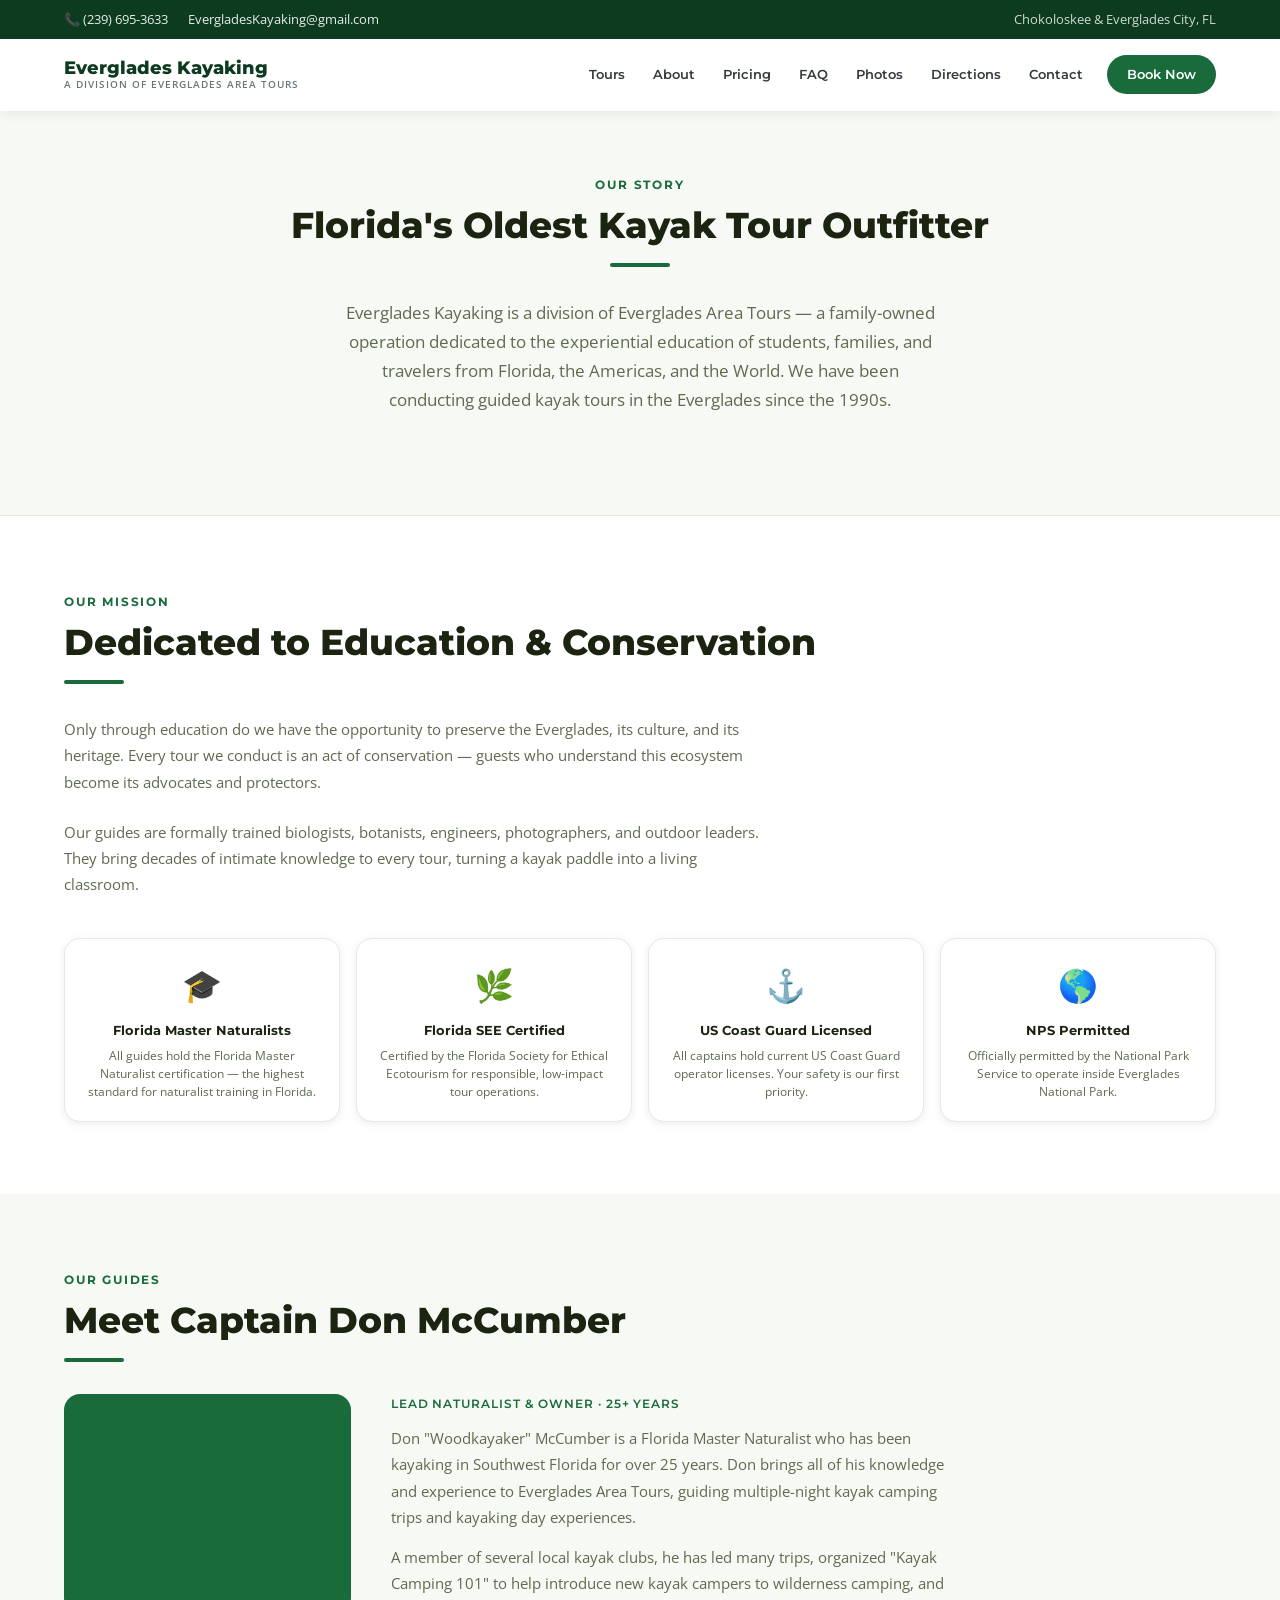
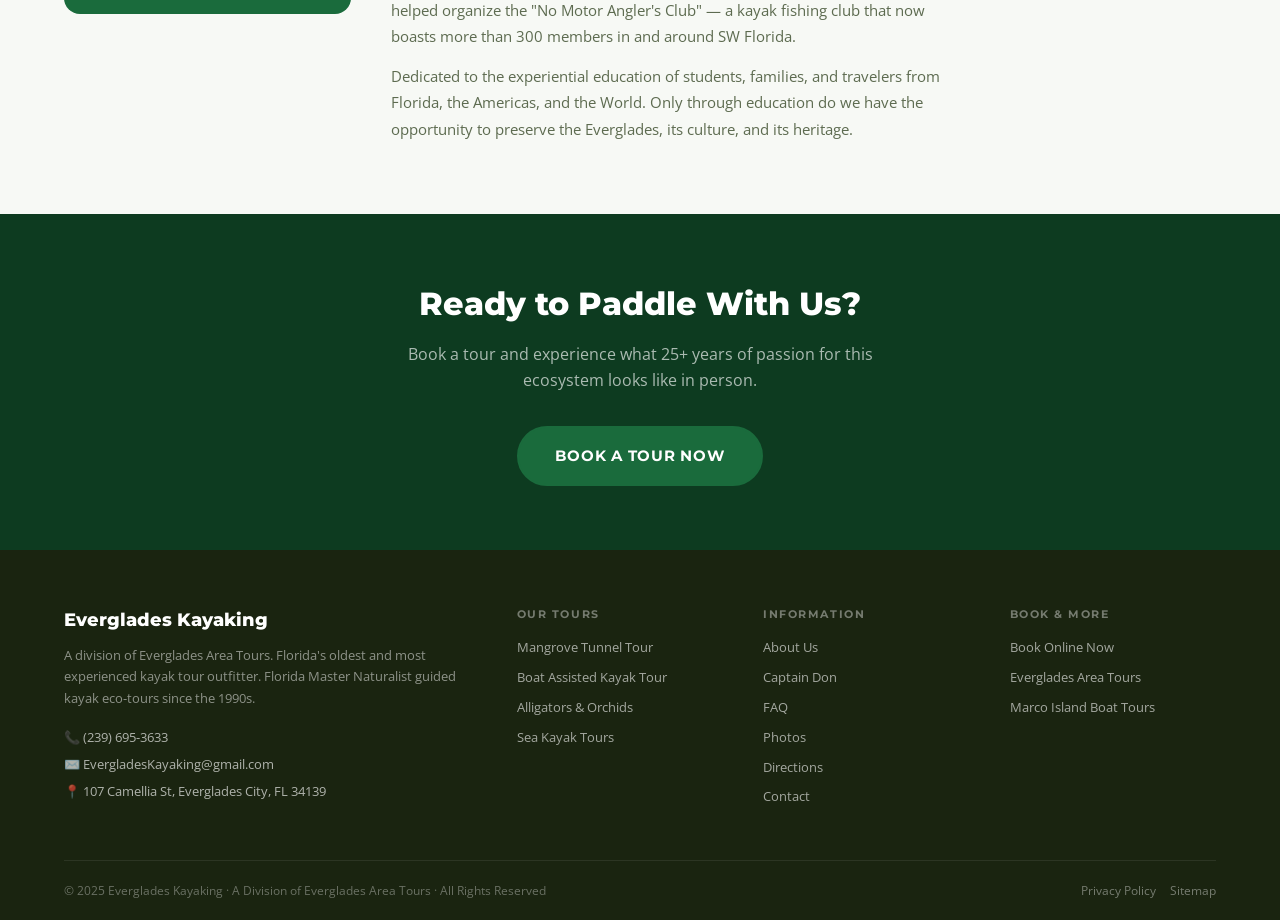
==== about-us.htm @ 92f0d633 "Initial site build" ====
<!DOCTYPE html><html lang="en"><head><meta charset="UTF-8"><meta name="viewport" content="width=device-width, initial-scale=1.0"><meta name="description" content="About Everglades Kayaking — Florida&#39;s oldest and most experienced kayak tour outfitter. Florida Master Naturalist guides with 25+ years in the Everglades."><title>About Us | Everglades Kayaking</title><link rel="preconnect" href="https://fonts.googleapis.com">
<link href="https://fonts.googleapis.com/css2?family=Montserrat:wght@400;600;700;800&family=Open+Sans:wght@300;400;500;600&display=swap" rel="stylesheet">
<link rel="stylesheet" href="css/main.css"><script type="application/ld+json">{"@context":"https://schema.org","@type":"AboutPage","name":"About Everglades Kayaking","url":"https://www.evergladeskayaking.com/about-us.htm"}</script></head><body><div class="topbar"><div class="container"><div class="topbar-left"><a href="tel:2396953633">&#128222; (239) 695-3633</a><a href="mailto:EvergladesKayaking@gmail.com">EvergladesKayaking@gmail.com</a></div><div class="topbar-right"><span>Chokoloskee &amp; Everglades City, FL</span></div></div></div><nav class="site-nav"><div class="container"><a href="index.html" class="nav-logo-text">Everglades Kayaking<small>A Division of Everglades Area Tours</small></a><button class="nav-toggle" aria-label="Menu">&#9776;</button><div class="nav-menu"><a href="index.html#tours">Tours</a><a href="about-us.htm">About</a><a href="index.html#pricing">Pricing</a><a href="faq.htm">FAQ</a><a href="photos.html">Photos</a><a href="directions.htm">Directions</a><a href="contact.html">Contact</a><a href="https://fareharbor.com/embeds/book/everglades-boattours/?full-items=yes&flow=336425" class="nav-cta">Book Now</a></div></div></nav><div class="about-hero"><div class="container text-center"><div class="section-eyebrow">Our Story</div><h1 class="section-title" style="color:var(--dark);">Florida&#39;s Oldest Kayak Tour Outfitter</h1><div class="section-rule"></div><p class="section-subtitle">Everglades Kayaking is a division of Everglades Area Tours &mdash; a family-owned operation dedicated to the experiential education of students, families, and travelers from Florida, the Americas, and the World. We have been conducting guided kayak tours in the Everglades since the 1990s.</p></div></div><section class="section-pad"><div class="container"><div class="section-eyebrow">Our Mission</div><h2 class="section-title">Dedicated to Education &amp; Conservation</h2><div class="section-rule left"></div><p style="font-size:15px;color:var(--text-light);line-height:1.75;max-width:700px;margin-bottom:24px;">Only through education do we have the opportunity to preserve the Everglades, its culture, and its heritage. Every tour we conduct is an act of conservation &mdash; guests who understand this ecosystem become its advocates and protectors.</p><p style="font-size:15px;color:var(--text-light);line-height:1.75;max-width:700px;margin-bottom:40px;">Our guides are formally trained biologists, botanists, engineers, photographers, and outdoor leaders. They bring decades of intimate knowledge to every tour, turning a kayak paddle into a living classroom.</p><div class="cert-grid"><div class="cert-card"><div class="cert-icon">&#127891;</div><h3>Florida Master Naturalists</h3><p>All guides hold the Florida Master Naturalist certification &mdash; the highest standard for naturalist training in Florida.</p></div><div class="cert-card"><div class="cert-icon">&#127807;</div><h3>Florida SEE Certified</h3><p>Certified by the Florida Society for Ethical Ecotourism for responsible, low-impact tour operations.</p></div><div class="cert-card"><div class="cert-icon">&#9875;&#65039;</div><h3>US Coast Guard Licensed</h3><p>All captains hold current US Coast Guard operator licenses. Your safety is our first priority.</p></div><div class="cert-card"><div class="cert-icon">&#127758;</div><h3>NPS Permitted</h3><p>Officially permitted by the National Park Service to operate inside Everglades National Park.</p></div></div></div></section><section class="section-pad bg-light"><div class="container"><div class="section-eyebrow">Our Guides</div><h2 class="section-title">Meet Captain Don McCumber</h2><div class="section-rule left"></div><div style="display:grid;grid-template-columns:1fr 2fr;gap:40px;align-items:start;max-width:900px;"><div><div class="guide-img" style="border-radius:var(--radius-lg);"><img src="images/don-mccumber.jpg" alt="Captain Don McCumber Everglades Kayaking" loading="lazy"></div></div><div><div class="guide-title" style="margin-bottom:12px;">Lead Naturalist &amp; Owner &middot; 25+ Years</div><p style="font-size:15px;color:var(--text-light);line-height:1.75;margin-bottom:14px;">Don "Woodkayaker" McCumber is a Florida Master Naturalist who has been kayaking in Southwest Florida for over 25 years. Don brings all of his knowledge and experience to Everglades Area Tours, guiding multiple-night kayak camping trips and kayaking day experiences.</p><p style="font-size:15px;color:var(--text-light);line-height:1.75;margin-bottom:14px;">A member of several local kayak clubs, he has led many trips, organized "Kayak Camping 101" to help introduce new kayak campers to wilderness camping, and helped organize the "No Motor Angler&#39;s Club" &mdash; a kayak fishing club that now boasts more than 300 members in and around SW Florida.</p><p style="font-size:15px;color:var(--text-light);line-height:1.75;">Dedicated to the experiential education of students, families, and travelers from Florida, the Americas, and the World. Only through education do we have the opportunity to preserve the Everglades, its culture, and its heritage.</p></div></div></div></section><div class="cta-banner"><div class="container"><h2>Ready to Paddle With Us?</h2><p>Book a tour and experience what 25+ years of passion for this ecosystem looks like in person.</p><a href="https://fareharbor.com/embeds/book/everglades-boattours/?full-items=yes&flow=336425" class="btn btn-primary btn-lg">Book a Tour Now</a></div></div><footer class="site-footer"><div class="container"><div class="footer-grid"><div><div class="footer-brand-name">Everglades Kayaking</div><div class="footer-tagline">A division of Everglades Area Tours. Florida&#39;s oldest and most experienced kayak tour outfitter. Florida Master Naturalist guided kayak eco-tours since the 1990s.</div><a href="tel:2396953633" class="footer-contact-item">&#128222; (239) 695-3633</a><a href="mailto:EvergladesKayaking@gmail.com" class="footer-contact-item">&#9993;&#65039; EvergladesKayaking@gmail.com</a><a href="directions.htm" class="footer-contact-item">&#128205; 107 Camellia St, Everglades City, FL 34139</a></div><div class="footer-col"><h4>Our Tours</h4><a href="mangrove-tunnel-kayak-tours.htm">Mangrove Tunnel Tour</a><a href="boat-assisted-kayak-tours.htm">Boat Assisted Kayak Tour</a><a href="everglades-alligators-orchids.htm">Alligators &amp; Orchids</a><a href="sea-kayak.htm">Sea Kayak Tours</a></div><div class="footer-col"><h4>Information</h4><a href="about-us.htm">About Us</a><a href="mccumber.htm">Captain Don</a><a href="faq.htm">FAQ</a><a href="photos.html">Photos</a><a href="directions.htm">Directions</a><a href="contact.html">Contact</a></div><div class="footer-col"><h4>Book &amp; More</h4><a href="https://fareharbor.com/embeds/book/everglades-boattours/?full-items=yes&flow=336425">Book Online Now</a><a href="https://www.evergladesareatours.com">Everglades Area Tours</a><a href="https://www.marcoisland-boattours.com">Marco Island Boat Tours</a></div></div><div class="footer-bottom"><div>&copy; 2025 Everglades Kayaking &middot; A Division of Everglades Area Tours &middot; All Rights Reserved</div><div><a href="privacy.html">Privacy Policy</a><a href="sitemap.xml">Sitemap</a></div></div></div></footer><script src="js/main.js"></script></body></html>
---- css/main.css ----
/* ============================================================
   EVERGLADES KAYAKING — MAIN STYLESHEET
   Modeled after triton-charters.com / marcoisland-boattours.com
   Color scheme: deep green / earthy Everglades palette
   ============================================================ */

*, *::before, *::after { box-sizing: border-box; margin: 0; padding: 0; }

:root {
  --primary:    #1A6B3C;   /* deep everglades green */
  --primary-dk: #0D3B20;   /* dark forest */
  --primary-lt: #2E8B57;   /* sea green */
  --accent:     #8B6914;   /* earthy gold/brown */
  --accent-lt:  #C49A28;   /* warm gold */
  --teal:       #1B7A6B;   /* water teal */
  --white:      #FFFFFF;
  --offwhite:   #F7F9F5;   /* slightly green-tinted offwhite */
  --light-gray: #E4EAE4;
  --mid-gray:   #6C757D;
  --dark-gray:  #343A40;
  --dark:       #1A2410;   /* deep forest dark */
  --text:       #2C3620;
  --text-light: #5D6B50;
  --font-head:  'Montserrat', 'Arial Black', sans-serif;
  --font-body:  'Open Sans', Arial, sans-serif;
  --section-pad: 72px;
  --container:   1200px;
  --shadow-sm:  0 2px 8px rgba(0,0,0,0.08);
  --shadow-md:  0 4px 20px rgba(0,0,0,0.12);
  --shadow-lg:  0 8px 40px rgba(0,0,0,0.16);
  --radius:     8px;
  --radius-lg:  16px;
  --transition: all 0.25s ease;
}

html { scroll-behavior: smooth; }
body { font-family: var(--font-body); color: var(--text); background: var(--white); line-height: 1.6; overflow-x: hidden; }
img { max-width: 100%; height: auto; display: block; }
a { text-decoration: none; color: inherit; }
ul { list-style: none; }
button { font-family: var(--font-body); cursor: pointer; border: none; }

.container { max-width: var(--container); margin: 0 auto; padding: 0 24px; }
.text-center { text-align: center; }
.section-pad { padding: var(--section-pad) 0; }
.bg-light { background: var(--offwhite); }

.section-eyebrow { display: inline-block; font-family: var(--font-head); font-size: 12px; font-weight: 700; letter-spacing: 0.15em; text-transform: uppercase; color: var(--primary); margin-bottom: 10px; }
.section-title { font-family: var(--font-head); font-size: clamp(24px, 3vw, 36px); font-weight: 800; color: var(--dark); line-height: 1.2; margin-bottom: 16px; }
.section-subtitle { font-size: 17px; color: var(--text-light); max-width: 600px; margin: 0 auto 40px; line-height: 1.7; }
.section-rule { width: 60px; height: 4px; background: var(--primary); border-radius: 2px; margin: 16px auto 32px; }
.section-rule.left { margin-left: 0; }

.btn { display: inline-block; padding: 13px 28px; border-radius: 30px; font-family: var(--font-head); font-size: 14px; font-weight: 700; letter-spacing: 0.05em; text-transform: uppercase; transition: var(--transition); border: 2px solid transparent; cursor: pointer; text-align: center; white-space: nowrap; }
.btn-primary { background: var(--primary); color: var(--white); border-color: var(--primary); }
.btn-primary:hover { background: var(--primary-dk); border-color: var(--primary-dk); transform: translateY(-1px); box-shadow: 0 4px 16px rgba(26,107,60,0.35); }
.btn-secondary { background: var(--white); color: var(--primary); border-color: var(--white); }
.btn-secondary:hover { background: transparent; color: var(--white); }
.btn-outline { background: transparent; color: var(--primary); border-color: var(--primary); }
.btn-outline:hover { background: var(--primary); color: var(--white); }
.btn-outline-white { background: transparent; color: var(--white); border-color: var(--white); }
.btn-outline-white:hover { background: var(--white); color: var(--primary); }
.btn-gold { background: var(--accent-lt); color: var(--white); border-color: var(--accent-lt); }
.btn-gold:hover { background: var(--accent); border-color: var(--accent); transform: translateY(-1px); }
.btn-block { display: block; width: 100%; }
.btn-lg { padding: 16px 36px; font-size: 15px; }
.btn-sm { padding: 9px 20px; font-size: 12px; }

.topbar { background: var(--primary-dk); padding: 9px 0; font-size: 13px; color: rgba(255,255,255,0.8); }
.topbar .container { display: flex; justify-content: space-between; align-items: center; flex-wrap: wrap; gap: 8px; }
.topbar a { color: rgba(255,255,255,0.9); transition: color 0.2s; }
.topbar a:hover { color: var(--accent-lt); }
.topbar-left { display: flex; gap: 20px; align-items: center; }
.topbar-right { display: flex; gap: 16px; align-items: center; }

.site-nav { background: var(--white); box-shadow: 0 2px 12px rgba(0,0,0,0.08); position: sticky; top: 0; z-index: 1000; }
.site-nav .container { display: flex; align-items: center; justify-content: space-between; height: 72px; }
.nav-logo-text { font-family: var(--font-head); font-size: 18px; font-weight: 800; color: var(--primary-dk); line-height: 1.1; }
.nav-logo-text small { display: block; font-size: 10px; font-weight: 600; letter-spacing: 0.1em; color: var(--mid-gray); text-transform: uppercase; font-family: var(--font-body); }
.nav-menu { display: flex; align-items: center; gap: 4px; }
.nav-menu a { font-family: var(--font-head); font-size: 13px; font-weight: 600; color: var(--dark-gray); padding: 8px 12px; border-radius: 6px; transition: var(--transition); white-space: nowrap; }
.nav-menu a:hover { color: var(--primary); background: rgba(26,107,60,0.06); }
.nav-menu .nav-cta { background: var(--primary); color: var(--white); padding: 9px 20px; border-radius: 25px; margin-left: 8px; }
.nav-menu .nav-cta:hover { background: var(--primary-dk); color: var(--white); }
.nav-toggle { display: none; background: none; border: none; font-size: 22px; color: var(--dark); cursor: pointer; padding: 6px; }

.hero { position: relative; min-height: 520px; display: flex; align-items: center; overflow: hidden; background: var(--primary-dk); }
.hero-bg { position: absolute; inset: 0; background: url('../images/hero-bg.jpg') center/cover no-repeat; opacity: 0.35; }
.hero-overlay { position: absolute; inset: 0; background: linear-gradient(to right, rgba(13,59,32,0.88) 40%, rgba(13,59,32,0.3) 100%); }
.hero-inner { position: relative; z-index: 2; max-width: var(--container); margin: 0 auto; padding: 80px 24px; width: 100%; }
.hero-tag { display: inline-block; background: rgba(196,154,40,0.2); border: 1px solid rgba(196,154,40,0.6); color: var(--accent-lt); font-family: var(--font-head); font-size: 11px; font-weight: 700; letter-spacing: 0.14em; text-transform: uppercase; padding: 5px 16px; border-radius: 20px; margin-bottom: 20px; }
.hero h1 { font-family: var(--font-head); font-size: clamp(28px, 5vw, 52px); font-weight: 800; color: var(--white); line-height: 1.1; margin-bottom: 16px; max-width: 680px; }
.hero h2 { font-family: var(--font-body); font-size: clamp(15px, 2vw, 18px); font-weight: 400; color: rgba(255,255,255,0.78); max-width: 520px; margin-bottom: 32px; line-height: 1.65; }
.hero-btns { display: flex; gap: 14px; flex-wrap: wrap; margin-bottom: 32px; }
.hero-quick-links { display: flex; gap: 0; border: 1px solid rgba(255,255,255,0.2); border-radius: 8px; overflow: hidden; max-width: fit-content; }
.hero-quick-links a { font-size: 13px; font-weight: 600; color: rgba(255,255,255,0.8); padding: 10px 20px; border-right: 1px solid rgba(255,255,255,0.2); transition: var(--transition); font-family: var(--font-head); }
.hero-quick-links a:last-child { border-right: none; }
.hero-quick-links a:hover { background: rgba(255,255,255,0.1); color: var(--white); }

.tour-hero { position: relative; min-height: 420px; background: var(--primary-dk); display: flex; align-items: flex-end; overflow: hidden; }
.tour-hero .hero-bg { opacity: 0.3; }
.tour-hero .hero-overlay { background: linear-gradient(to bottom, rgba(13,59,32,0.5) 0%, rgba(13,59,32,0.88) 100%); }
.tour-hero-inner { position: relative; z-index: 2; width: 100%; max-width: var(--container); margin: 0 auto; padding: 32px 24px 48px; display: grid; grid-template-columns: 1fr 380px; gap: 40px; align-items: end; }
.tour-hero-content {}
.tour-breadcrumb { font-size: 12px; color: rgba(255,255,255,0.55); margin-bottom: 14px; }
.tour-breadcrumb a { color: rgba(255,255,255,0.7); }
.tour-hero h1 { font-family: var(--font-head); font-size: clamp(22px, 3.5vw, 38px); font-weight: 800; color: var(--white); line-height: 1.12; margin-bottom: 14px; }
.tour-hero-meta { display: flex; gap: 16px; flex-wrap: wrap; }
.tour-meta-pill { background: rgba(255,255,255,0.12); border: 1px solid rgba(255,255,255,0.25); color: rgba(255,255,255,0.9); font-size: 12px; font-weight: 600; padding: 5px 14px; border-radius: 20px; font-family: var(--font-head); }

.hero-booking-widget { background: var(--white); border-radius: var(--radius-lg); padding: 24px; box-shadow: var(--shadow-lg); }
.widget-title { font-family: var(--font-head); font-size: 16px; font-weight: 800; color: var(--dark); margin-bottom: 4px; }
.widget-subtitle { font-size: 13px; color: var(--text-light); margin-bottom: 18px; }
.widget-price-row { display: flex; align-items: baseline; gap: 6px; margin-bottom: 16px; }
.widget-price { font-family: var(--font-head); font-size: 28px; font-weight: 800; color: var(--primary); }
.widget-price-label { font-size: 13px; color: var(--text-light); }
.widget-btn { display: block; width: 100%; background: var(--primary); color: var(--white); padding: 13px; border-radius: 25px; font-family: var(--font-head); font-size: 14px; font-weight: 700; text-transform: uppercase; letter-spacing: 0.05em; text-align: center; transition: var(--transition); border: 2px solid var(--primary); margin-bottom: 10px; }
.widget-btn:hover { background: var(--primary-dk); border-color: var(--primary-dk); }
.widget-btn.outline { background: transparent; color: var(--primary); }
.widget-btn.outline:hover { background: var(--primary); color: var(--white); }
.widget-note { font-size: 11px; color: var(--text-light); text-align: center; margin-top: 8px; }

.reviews-strip { background: var(--white); border-bottom: 1px solid var(--light-gray); padding: 24px 0; }
.reviews-strip .container { display: flex; align-items: stretch; gap: 24px; flex-wrap: wrap; }
.review-excellent-badge { display: flex; flex-direction: column; align-items: center; justify-content: center; padding: 12px 20px; border: 1px solid var(--light-gray); border-radius: var(--radius); flex-shrink: 0; }
.badge-label { font-family: var(--font-head); font-size: 11px; font-weight: 700; letter-spacing: 0.12em; color: var(--primary); text-transform: uppercase; }
.badge-stars { color: #F1C40F; font-size: 18px; letter-spacing: 2px; margin: 4px 0; }
.badge-score { font-family: var(--font-head); font-size: 22px; font-weight: 800; color: var(--dark); }
.badge-count { font-size: 11px; color: var(--text-light); }
.badge-source { font-size: 10px; color: var(--mid-gray); margin-top: 2px; }
.review-cards-scroll { display: flex; gap: 16px; overflow-x: auto; flex: 1; padding-bottom: 4px; scrollbar-width: none; }
.review-cards-scroll::-webkit-scrollbar { display: none; }
.review-card-item { background: var(--offwhite); border: 1px solid var(--light-gray); border-radius: var(--radius); padding: 14px 16px; min-width: 220px; flex-shrink: 0; }
.rc-name { font-size: 12px; font-weight: 700; color: var(--dark); margin-bottom: 4px; }
.rc-stars { color: #F1C40F; font-size: 12px; margin-bottom: 6px; }
.rc-text { font-size: 12px; color: var(--text-light); line-height: 1.5; font-style: italic; }

.toc-box { background: var(--offwhite); border: 1px solid var(--light-gray); border-left: 4px solid var(--primary); border-radius: 0 var(--radius) var(--radius) 0; padding: 20px 24px; margin-bottom: 36px; }
.toc-box h3 { font-family: var(--font-head); font-size: 12px; font-weight: 700; letter-spacing: 0.12em; text-transform: uppercase; color: var(--primary); margin-bottom: 12px; }
.toc-box ol { padding-left: 18px; }
.toc-box li { font-size: 14px; color: var(--text-light); margin-bottom: 6px; }
.toc-box a { color: var(--primary); transition: color 0.2s; }
.toc-box a:hover { color: var(--primary-dk); text-decoration: underline; }

.tour-body { max-width: var(--container); margin: 0 auto; padding: 48px 24px; display: grid; grid-template-columns: 1fr 360px; gap: 52px; align-items: start; }
.tour-sidebar { position: sticky; top: 84px; }
.content-section { margin-bottom: 52px; }
.content-h2 { font-family: var(--font-head); font-size: clamp(20px, 2.5vw, 28px); font-weight: 800; color: var(--dark); margin-bottom: 14px; line-height: 1.2; }
.content-p { font-size: 15px; color: var(--text-light); line-height: 1.8; margin-bottom: 14px; }
.content-rule { height: 1px; background: var(--light-gray); margin: 44px 0; }

.feature-list { display: grid; grid-template-columns: 1fr 1fr; gap: 4px; margin-top: 14px; }
.feature-list li { font-size: 14px; color: var(--text); padding: 8px 0 8px 22px; border-bottom: 1px solid var(--light-gray); position: relative; }
.feature-list li::before { content: '✓'; position: absolute; left: 0; color: var(--primary); font-weight: 700; font-size: 13px; }

.highlight-cards { display: grid; grid-template-columns: repeat(3,1fr); gap: 20px; margin-top: 24px; }
.hcard { border-radius: var(--radius-lg); overflow: hidden; box-shadow: var(--shadow-md); border: 1px solid var(--light-gray); }
.hcard-img { height: 160px; background: var(--primary); overflow: hidden; }
.hcard-img img { width: 100%; height: 100%; object-fit: cover; transition: transform 0.4s; }
.hcard:hover .hcard-img img { transform: scale(1.05); }
.hcard-body { padding: 16px; }
.hcard-body h3 { font-family: var(--font-head); font-size: 14px; font-weight: 700; color: var(--dark); margin-bottom: 6px; }
.hcard-body p { font-size: 13px; color: var(--text-light); line-height: 1.55; }

.wildlife-items { margin-top: 14px; }
.wildlife-item { display: flex; align-items: flex-start; gap: 12px; padding: 12px 0; border-bottom: 1px solid var(--light-gray); }
.wildlife-item:last-child { border-bottom: none; }
.wi-icon { font-size: 22px; flex-shrink: 0; width: 32px; text-align: center; margin-top: 2px; }
.wi-name { font-family: var(--font-head); font-size: 13px; font-weight: 700; color: var(--dark); margin-bottom: 3px; }
.wi-desc { font-size: 13px; color: var(--text-light); line-height: 1.5; }

.photo-row-3 { display: grid; grid-template-columns: repeat(3,1fr); gap: 12px; margin-top: 20px; }
.photo-thumb { height: 150px; border-radius: var(--radius); overflow: hidden; background: var(--primary); }
.photo-thumb img { width: 100%; height: 100%; object-fit: cover; }

.audience-grid { display: grid; grid-template-columns: repeat(3,1fr); gap: 16px; margin-top: 20px; }
.audience-card { background: var(--offwhite); border: 1px solid var(--light-gray); border-radius: var(--radius-lg); padding: 20px; }
.ac-icon { font-size: 28px; margin-bottom: 10px; }
.ac-title { font-family: var(--font-head); font-size: 13px; font-weight: 700; color: var(--dark); margin-bottom: 6px; }
.ac-text { font-size: 12.5px; color: var(--text-light); line-height: 1.55; }

.bring-grid { display: grid; grid-template-columns: 1fr 1fr; gap: 10px; margin-top: 16px; }
.bring-item { display: flex; align-items: center; gap: 12px; background: var(--offwhite); border: 1px solid var(--light-gray); border-radius: var(--radius); padding: 12px 14px; font-size: 14px; color: var(--text); }
.bi-icon { font-size: 20px; flex-shrink: 0; }

.video-container { position: relative; padding-bottom: 56.25%; height: 0; overflow: hidden; border-radius: var(--radius-lg); margin-top: 20px; }
.video-container iframe { position: absolute; top: 0; left: 0; width: 100%; height: 100%; border: 0; }

.faq-cols { display: grid; grid-template-columns: 1fr 1fr; gap: 28px; margin-top: 20px; }
.faq-col-title { font-family: var(--font-head); font-size: 14px; font-weight: 700; color: var(--dark); margin-bottom: 12px; padding-bottom: 8px; border-bottom: 2px solid var(--primary); }
.faq-item { margin-bottom: 4px; }
.faq-trigger { width: 100%; text-align: left; background: var(--offwhite); border: 1px solid var(--light-gray); border-radius: var(--radius); padding: 13px 16px; font-size: 14px; font-weight: 600; color: var(--dark); cursor: pointer; display: flex; justify-content: space-between; align-items: center; transition: var(--transition); font-family: var(--font-body); margin-bottom: 3px; }
.faq-trigger:hover { background: #e8f4ec; color: var(--primary); }
.faq-trigger.active { background: var(--primary); color: var(--white); }
.faq-answer { background: var(--white); border: 1px solid var(--light-gray); border-top: none; border-radius: 0 0 var(--radius) var(--radius); padding: 0 16px; max-height: 0; overflow: hidden; transition: max-height 0.3s ease, padding 0.3s; font-size: 14px; color: var(--text-light); line-height: 1.7; margin-bottom: 4px; }
.faq-answer.open { max-height: 300px; padding: 14px 16px; }
.faq-trigger .faq-icon { flex-shrink: 0; width: 20px; height: 20px; border-radius: 50%; background: var(--light-gray); display: flex; align-items: center; justify-content: center; font-size: 14px; font-weight: 700; transition: var(--transition); }
.faq-trigger.active .faq-icon { background: rgba(255,255,255,0.2); }

.sidebar-card { background: var(--white); border: 1px solid var(--light-gray); border-radius: var(--radius-lg); padding: 22px; box-shadow: var(--shadow-sm); margin-bottom: 20px; }
.sidebar-card-title { font-family: var(--font-head); font-size: 14px; font-weight: 700; color: var(--dark); margin-bottom: 14px; padding-bottom: 10px; border-bottom: 1px solid var(--light-gray); }
.sidebar-price { font-family: var(--font-head); font-size: 26px; font-weight: 800; color: var(--primary); }
.sidebar-price-label { font-size: 13px; color: var(--text-light); margin-bottom: 16px; }
.quick-fact-list li { display: flex; gap: 10px; font-size: 13px; padding: 7px 0; border-bottom: 1px solid var(--light-gray); }
.quick-fact-list li:last-child { border-bottom: none; }
.qf-label { color: var(--text-light); flex-shrink: 0; width: 76px; font-size: 12px; }
.qf-value { color: var(--dark); font-weight: 600; font-size: 13px; }
.trust-block { text-align: center; }
.trust-stars { font-size: 20px; color: #F1C40F; letter-spacing: 2px; }
.trust-score { font-family: var(--font-head); font-size: 24px; font-weight: 800; color: var(--dark); margin: 4px 0; }
.trust-label { font-size: 12px; color: var(--text-light); }
.trust-quote { font-size: 12px; font-style: italic; color: var(--text-light); margin-top: 8px; }
.other-tours-list a { display: block; font-size: 13px; color: var(--primary); padding: 8px 10px; border: 1px solid var(--light-gray); border-radius: var(--radius); margin-bottom: 6px; transition: var(--transition); }
.other-tours-list a:hover { background: var(--primary); color: var(--white); border-color: var(--primary); }
.other-tours-list a.current { background: var(--primary-dk); color: var(--white); border-color: var(--primary-dk); }

.why-grid { display: grid; grid-template-columns: repeat(3,1fr); gap: 24px; margin-top: 40px; }
.why-card { background: var(--white); border-radius: var(--radius-lg); overflow: hidden; box-shadow: var(--shadow-md); transition: var(--transition); border: 1px solid var(--light-gray); }
.why-card:hover { transform: translateY(-4px); box-shadow: var(--shadow-lg); }
.why-card-img { height: 190px; overflow: hidden; background: var(--primary); }
.why-card-img img { width: 100%; height: 100%; object-fit: cover; transition: transform 0.4s; }
.why-card:hover .why-card-img img { transform: scale(1.05); }
.why-card-body { padding: 20px; }
.why-card-body h3 { font-family: var(--font-head); font-size: 16px; font-weight: 700; color: var(--dark); margin-bottom: 8px; }
.why-card-body p { font-size: 14px; color: var(--text-light); line-height: 1.6; }

.tours-grid { display: grid; grid-template-columns: repeat(3,1fr); gap: 24px; margin-top: 40px; }
.tour-card { background: var(--white); border-radius: var(--radius-lg); overflow: hidden; box-shadow: var(--shadow-md); border: 1px solid var(--light-gray); transition: var(--transition); display: flex; flex-direction: column; }
.tour-card:hover { transform: translateY(-4px); box-shadow: var(--shadow-lg); }
.tour-card-img { height: 200px; overflow: hidden; background: var(--primary); position: relative; }
.tour-card-img img { width: 100%; height: 100%; object-fit: cover; transition: transform 0.4s; }
.tour-card:hover .tour-card-img img { transform: scale(1.05); }
.tour-badge { position: absolute; top: 12px; left: 12px; background: var(--primary); color: var(--white); font-family: var(--font-head); font-size: 10px; font-weight: 700; letter-spacing: 0.1em; text-transform: uppercase; padding: 4px 10px; border-radius: 20px; }
.tour-badge.gold { background: var(--accent-lt); }
.tour-card-body { padding: 20px; flex: 1; display: flex; flex-direction: column; }
.tour-duration { font-family: var(--font-head); font-size: 11px; font-weight: 700; letter-spacing: 0.1em; text-transform: uppercase; color: var(--primary); margin-bottom: 6px; }
.tour-card-body h3 { font-family: var(--font-head); font-size: 17px; font-weight: 700; color: var(--dark); margin-bottom: 8px; line-height: 1.3; }
.tour-card-body p { font-size: 13.5px; color: var(--text-light); line-height: 1.6; flex: 1; margin-bottom: 16px; }
.tour-price { font-size: 13px; color: var(--text-light); margin-bottom: 14px; }
.tour-price strong { font-family: var(--font-head); font-size: 20px; color: var(--primary); }
.tour-card-btns { display: flex; gap: 8px; margin-top: auto; }

.perfect-grid { display: grid; grid-template-columns: repeat(3,1fr); gap: 20px; margin-top: 40px; }
.perfect-card { border-radius: var(--radius-lg); overflow: hidden; box-shadow: var(--shadow-md); position: relative; height: 200px; cursor: pointer; }
.perfect-card-bg { position: absolute; inset: 0; background: var(--primary); transition: transform 0.4s; }
.perfect-card-bg img { width: 100%; height: 100%; object-fit: cover; }
.perfect-card:hover .perfect-card-bg { transform: scale(1.05); }
.perfect-card-overlay { position: absolute; inset: 0; background: linear-gradient(to top, rgba(13,59,32,0.88) 0%, rgba(13,59,32,0.2) 60%); }
.perfect-card-text { position: absolute; bottom: 0; left: 0; right: 0; padding: 16px; }
.perfect-card-text h3 { font-family: var(--font-head); font-size: 15px; font-weight: 700; color: var(--white); margin-bottom: 4px; }
.perfect-card-text p { font-size: 12px; color: rgba(255,255,255,0.75); line-height: 1.4; }

.expect-grid { display: grid; grid-template-columns: 1fr 1fr; gap: 60px; align-items: start; margin-top: 40px; }
.expect-col h3 { font-family: var(--font-head); font-size: 18px; font-weight: 700; color: var(--dark); margin-bottom: 14px; }
.expect-list li { display: flex; align-items: flex-start; gap: 10px; font-size: 14px; color: var(--text); padding: 8px 0; border-bottom: 1px solid var(--light-gray); }
.expect-list li:last-child { border-bottom: none; }
.expect-list .check { color: var(--primary); font-weight: 700; flex-shrink: 0; margin-top: 1px; }

.pricing-grid { display: grid; grid-template-columns: repeat(3,1fr); gap: 20px; margin-top: 40px; }
.price-card { background: var(--white); border: 2px solid var(--light-gray); border-radius: var(--radius-lg); padding: 28px 22px; text-align: center; transition: var(--transition); }
.price-card:hover { border-color: var(--primary); transform: translateY(-2px); box-shadow: var(--shadow-md); }
.price-card.featured { background: var(--primary-dk); border-color: var(--primary-dk); color: var(--white); }
.price-card .pc-name { font-family: var(--font-head); font-size: 14px; font-weight: 700; color: var(--dark); margin-bottom: 6px; line-height: 1.3; }
.price-card.featured .pc-name { color: var(--white); }
.price-card .pc-duration { font-size: 11px; font-weight: 600; color: var(--primary); letter-spacing: 0.1em; text-transform: uppercase; margin-bottom: 16px; font-family: var(--font-head); }
.price-card.featured .pc-duration { color: rgba(255,255,255,0.65); }
.price-card .pc-amount { font-family: var(--font-head); font-size: 40px; font-weight: 800; color: var(--primary); line-height: 1; margin-bottom: 4px; }
.price-card.featured .pc-amount { color: var(--accent-lt); }
.price-card .pc-per { font-size: 12px; color: var(--text-light); margin-bottom: 20px; }
.price-card.featured .pc-per { color: rgba(255,255,255,0.55); }
.pc-includes { text-align: left; margin-bottom: 22px; }
.pc-includes li { font-size: 13px; color: var(--text-light); padding: 5px 0 5px 18px; position: relative; }
.pc-includes li::before { content: '✓'; position: absolute; left: 0; color: var(--primary); font-weight: 700; }
.price-card.featured .pc-includes li { color: rgba(255,255,255,0.7); }
.price-card.featured .pc-includes li::before { color: #86EFAC; }

.cred-banner { background: var(--primary); padding: 44px 0; }
.cred-banner h2 { font-family: var(--font-head); font-size: 24px; font-weight: 800; color: var(--white); margin-bottom: 10px; }
.cred-banner p { font-size: 15px; color: rgba(255,255,255,0.8); max-width: 600px; margin: 0 auto 28px; line-height: 1.65; }
.cred-badges { display: flex; justify-content: center; gap: 12px; flex-wrap: wrap; }
.cred-badge { background: rgba(255,255,255,0.15); border: 1px solid rgba(255,255,255,0.3); color: var(--white); font-family: var(--font-head); font-size: 12px; font-weight: 600; padding: 9px 18px; border-radius: 25px; white-space: nowrap; }

.cta-banner { background: var(--primary-dk); padding: 64px 0; text-align: center; }
.cta-banner h2 { font-family: var(--font-head); font-size: clamp(22px,3vw,32px); font-weight: 800; color: var(--white); margin-bottom: 12px; }
.cta-banner p { font-size: 16px; color: rgba(255,255,255,0.65); margin-bottom: 32px; max-width: 500px; margin-left: auto; margin-right: auto; line-height: 1.65; }

.about-hero { background: var(--offwhite); padding: 60px 0; border-bottom: 1px solid var(--light-gray); }
.guide-grid { display: grid; grid-template-columns: repeat(3,1fr); gap: 28px; margin-top: 40px; }
.guide-card { background: var(--white); border-radius: var(--radius-lg); overflow: hidden; box-shadow: var(--shadow-md); border: 1px solid var(--light-gray); }
.guide-img { height: 220px; background: var(--primary); overflow: hidden; }
.guide-img img { width: 100%; height: 100%; object-fit: cover; }
.guide-body { padding: 20px; }
.guide-body h3 { font-family: var(--font-head); font-size: 17px; font-weight: 700; color: var(--dark); margin-bottom: 4px; }
.guide-title { font-size: 12px; font-weight: 600; color: var(--primary); letter-spacing: 0.08em; text-transform: uppercase; font-family: var(--font-head); margin-bottom: 10px; }
.guide-body p { font-size: 13.5px; color: var(--text-light); line-height: 1.6; }
.cert-grid { display: grid; grid-template-columns: repeat(4,1fr); gap: 16px; margin-top: 32px; }
.cert-card { background: var(--white); border: 1px solid var(--light-gray); border-radius: var(--radius-lg); padding: 20px; text-align: center; box-shadow: var(--shadow-sm); }
.cert-icon { font-size: 32px; margin-bottom: 10px; }
.cert-card h3 { font-family: var(--font-head); font-size: 13px; font-weight: 700; color: var(--dark); margin-bottom: 6px; }
.cert-card p { font-size: 12px; color: var(--text-light); line-height: 1.5; }

.photo-grid { display: grid; grid-template-columns: repeat(4,1fr); gap: 12px; margin-top: 32px; }
.photo-item { border-radius: var(--radius); overflow: hidden; aspect-ratio: 1; background: var(--primary); cursor: pointer; }
.photo-item img { width: 100%; height: 100%; object-fit: cover; transition: transform 0.3s; }
.photo-item:hover img { transform: scale(1.05); }

.directions-grid { display: grid; grid-template-columns: 1fr 1fr; gap: 40px; margin-top: 40px; align-items: start; }
.directions-info h3 { font-family: var(--font-head); font-size: 16px; font-weight: 700; color: var(--dark); margin-bottom: 10px; margin-top: 24px; }
.directions-info p { font-size: 14px; color: var(--text-light); line-height: 1.7; margin-bottom: 10px; }
.map-embed { border-radius: var(--radius-lg); overflow: hidden; box-shadow: var(--shadow-md); height: 420px; background: var(--light-gray); }
.map-embed iframe { width: 100%; height: 100%; border: 0; }

.contact-form { background: var(--offwhite); border: 1px solid var(--light-gray); border-radius: var(--radius-lg); padding: 36px; }
.form-group { margin-bottom: 18px; }
.form-group label { display: block; font-family: var(--font-head); font-size: 12px; font-weight: 700; letter-spacing: 0.08em; color: var(--dark); margin-bottom: 6px; text-transform: uppercase; }
.form-group input, .form-group textarea, .form-group select { width: 100%; padding: 12px 14px; border: 1px solid var(--light-gray); border-radius: var(--radius); font-family: var(--font-body); font-size: 14px; color: var(--dark); background: var(--white); transition: border-color 0.2s; }
.form-group input:focus, .form-group textarea:focus, .form-group select:focus { outline: none; border-color: var(--primary); box-shadow: 0 0 0 3px rgba(26,107,60,0.1); }
.form-group textarea { min-height: 120px; resize: vertical; }
.form-row { display: grid; grid-template-columns: 1fr 1fr; gap: 16px; }

.site-footer { background: var(--dark); color: rgba(255,255,255,0.65); padding: 56px 0 0; font-size: 14px; }
.footer-grid { display: grid; grid-template-columns: 2fr 1fr 1fr 1fr; gap: 40px; margin-bottom: 44px; }
.footer-brand-name { font-family: var(--font-head); font-size: 18px; font-weight: 800; color: var(--white); margin-bottom: 10px; }
.footer-tagline { font-size: 13px; line-height: 1.65; color: rgba(255,255,255,0.5); margin-bottom: 18px; }
.footer-contact-item { display: block; color: rgba(255,255,255,0.65); margin-bottom: 6px; font-size: 13px; transition: color 0.2s; }
.footer-contact-item:hover { color: var(--accent-lt); }
.footer-col h4 { font-family: var(--font-head); font-size: 11px; font-weight: 700; letter-spacing: 0.14em; text-transform: uppercase; color: rgba(255,255,255,0.4); margin-bottom: 14px; }
.footer-col a { display: block; margin-bottom: 9px; color: rgba(255,255,255,0.6); font-size: 13px; transition: color 0.2s; }
.footer-col a:hover { color: var(--white); }
.footer-bottom { border-top: 1px solid rgba(255,255,255,0.08); padding: 20px 0; display: flex; justify-content: space-between; align-items: center; flex-wrap: wrap; gap: 10px; font-size: 12px; color: rgba(255,255,255,0.35); }
.footer-bottom a { color: rgba(255,255,255,0.4); margin-left: 14px; }
.footer-bottom a:hover { color: var(--white); }

@media (max-width: 900px) {
  .nav-menu { display: none; }
  .nav-menu.open { display: flex; flex-direction: column; position: absolute; top: 72px; left: 0; right: 0; background: var(--white); box-shadow: var(--shadow-lg); padding: 16px; gap: 4px; }
  .nav-toggle { display: block; }
  .tour-hero-inner { grid-template-columns: 1fr; }
  .hero-booking-widget { display: none; }
  .tour-body { grid-template-columns: 1fr; }
  .tour-sidebar { position: static; }
  .why-grid { grid-template-columns: 1fr 1fr; }
  .footer-grid { grid-template-columns: 1fr 1fr; }
  .expect-grid { grid-template-columns: 1fr; }
  .faq-cols { grid-template-columns: 1fr; }
  .directions-grid { grid-template-columns: 1fr; }
  .guide-grid { grid-template-columns: 1fr 1fr; }
}
@media (max-width: 600px) {
  :root { --section-pad: 44px; }
  .why-grid { grid-template-columns: 1fr; }
  .tours-grid { grid-template-columns: 1fr; }
  .perfect-grid { grid-template-columns: 1fr 1fr; }
  .pricing-grid { grid-template-columns: 1fr; }
  .highlight-cards { grid-template-columns: 1fr; }
  .audience-grid { grid-template-columns: 1fr; }
  .feature-list { grid-template-columns: 1fr; }
  .bring-grid { grid-template-columns: 1fr; }
  .footer-grid { grid-template-columns: 1fr; }
  .photo-grid { grid-template-columns: repeat(2,1fr); }
  .guide-grid { grid-template-columns: 1fr; }
  .cert-grid { grid-template-columns: 1fr 1fr; }
  .form-row { grid-template-columns: 1fr; }
}
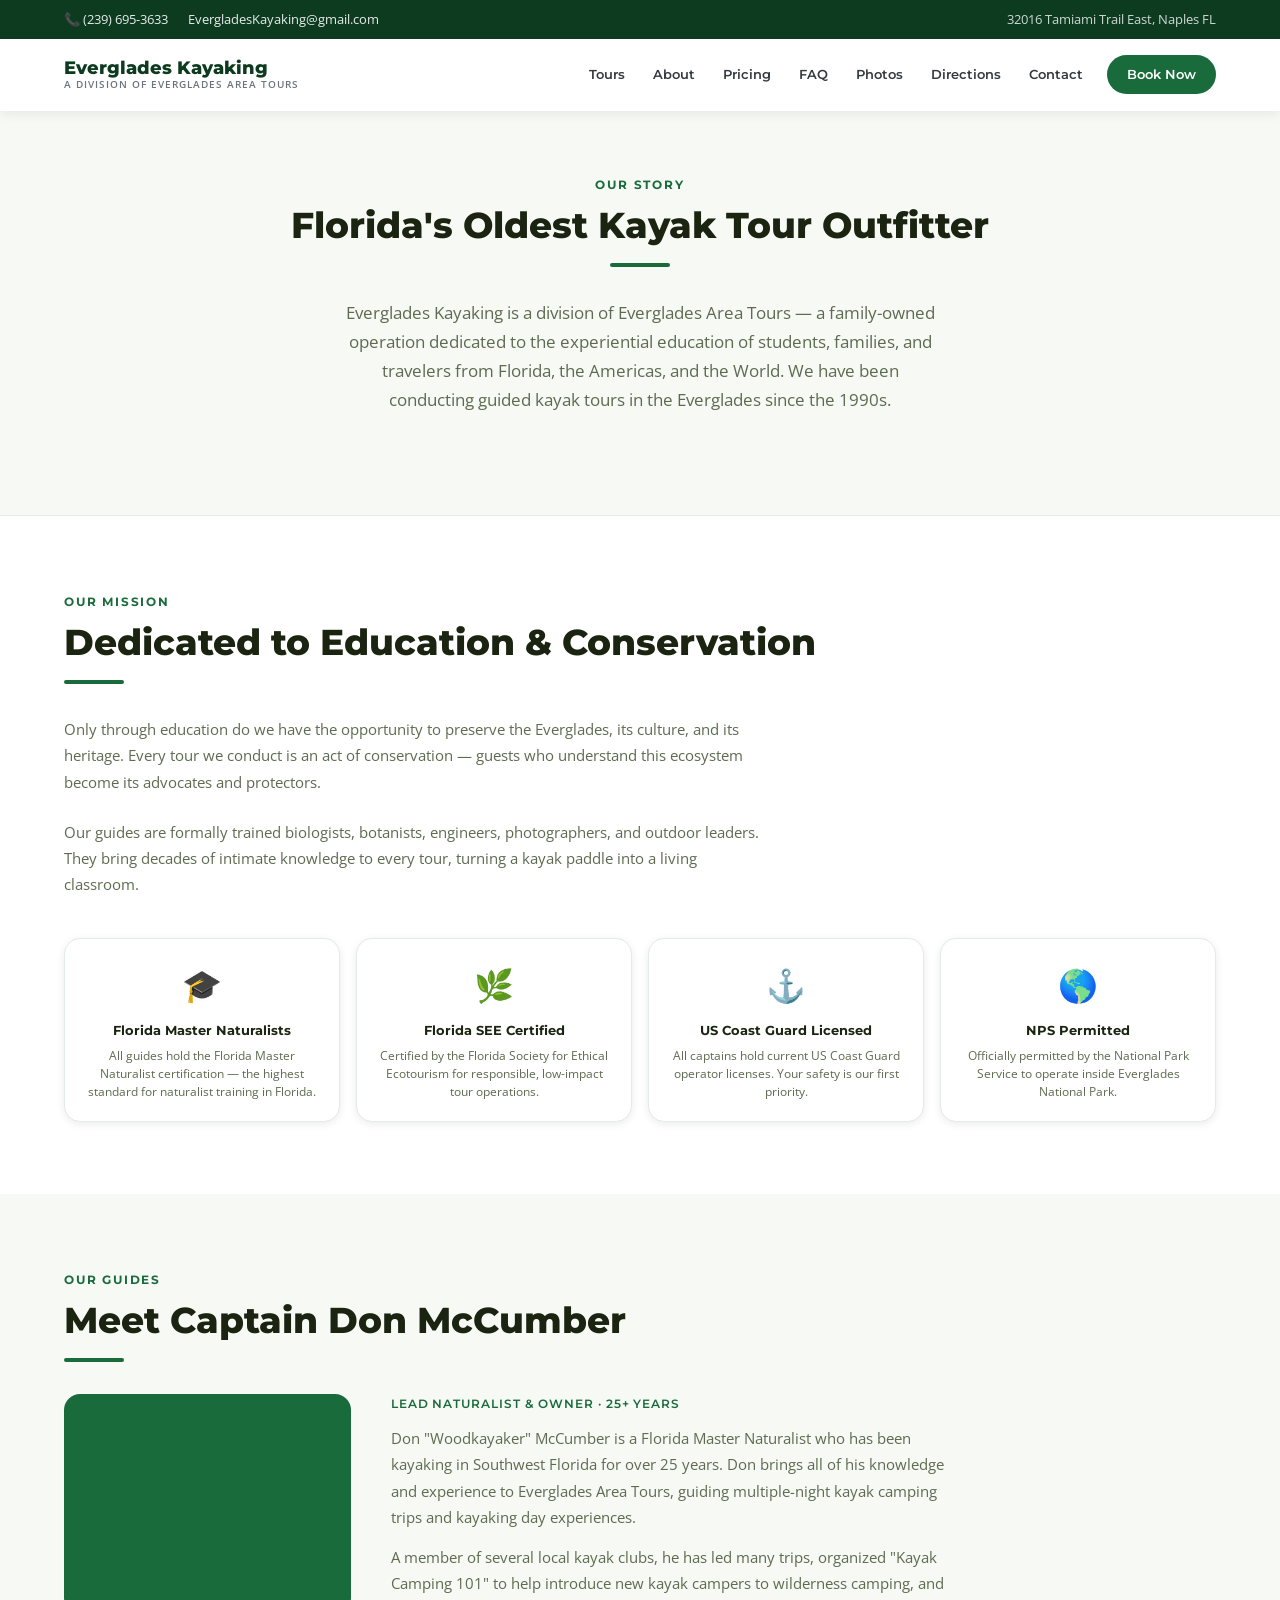
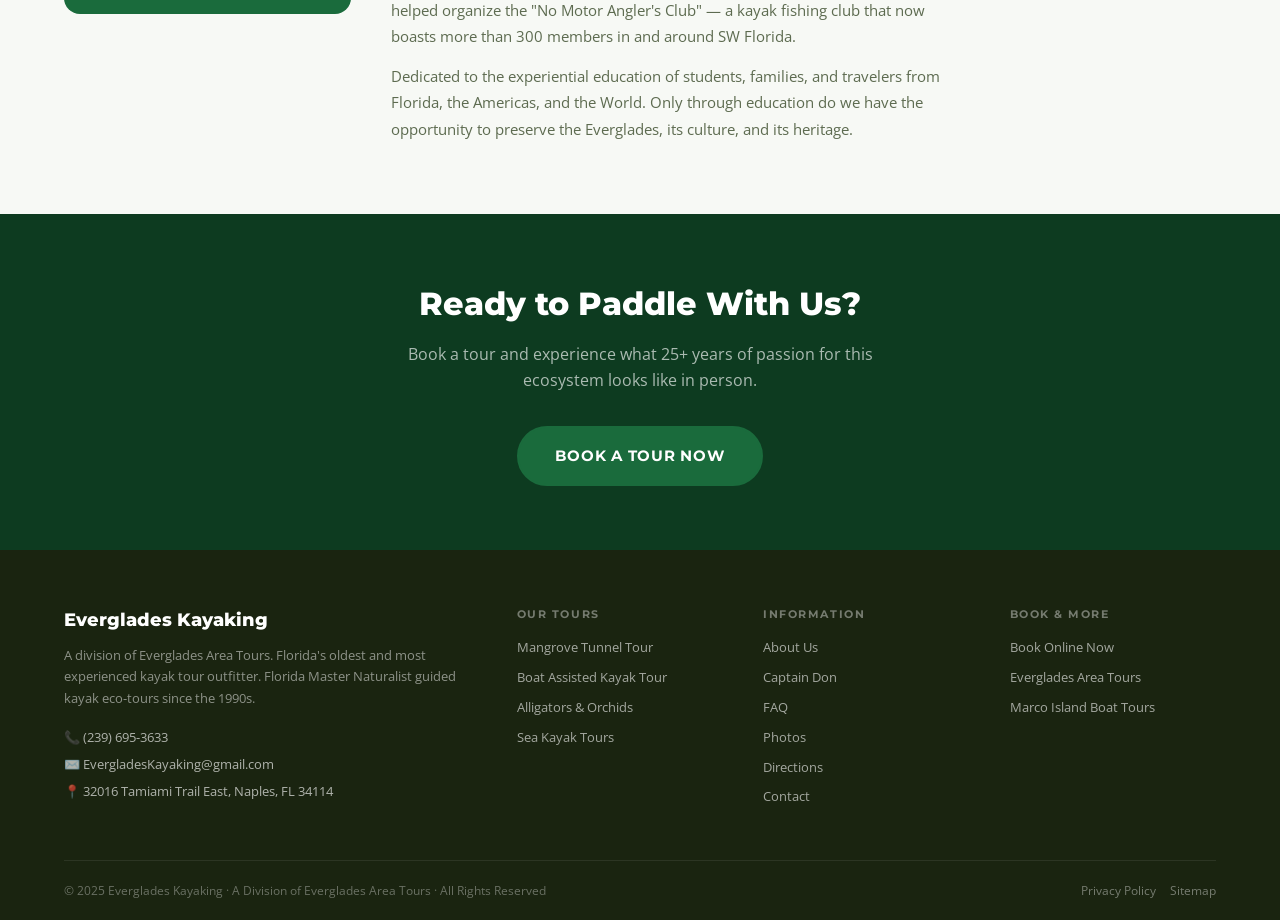
==== commit dd04d6a1: "Primary meeting location: 107 Camellia -> 32016 Tamiami Trail, Naples FL" ====
--- a/about-us.htm
+++ b/about-us.htm
@@ -1,3 +1,3 @@
 <!DOCTYPE html><html lang="en"><head><meta charset="UTF-8"><meta name="viewport" content="width=device-width, initial-scale=1.0"><meta name="description" content="About Everglades Kayaking — Florida&#39;s oldest and most experienced kayak tour outfitter. Florida Master Naturalist guides with 25+ years in the Everglades."><title>About Us | Everglades Kayaking</title><link rel="preconnect" href="https://fonts.googleapis.com">
 <link href="https://fonts.googleapis.com/css2?family=Montserrat:wght@400;600;700;800&family=Open+Sans:wght@300;400;500;600&display=swap" rel="stylesheet">
-<link rel="stylesheet" href="css/main.css"><script type="application/ld+json">{"@context":"https://schema.org","@type":"AboutPage","name":"About Everglades Kayaking","url":"https://www.evergladeskayaking.com/about-us.htm"}</script></head><body><div class="topbar"><div class="container"><div class="topbar-left"><a href="tel:2396953633">&#128222; (239) 695-3633</a><a href="mailto:EvergladesKayaking@gmail.com">EvergladesKayaking@gmail.com</a></div><div class="topbar-right"><span>Chokoloskee &amp; Everglades City, FL</span></div></div></div><nav class="site-nav"><div class="container"><a href="index.html" class="nav-logo-text">Everglades Kayaking<small>A Division of Everglades Area Tours</small></a><button class="nav-toggle" aria-label="Menu">&#9776;</button><div class="nav-menu"><a href="index.html#tours">Tours</a><a href="about-us.htm">About</a><a href="index.html#pricing">Pricing</a><a href="faq.htm">FAQ</a><a href="photos.html">Photos</a><a href="directions.htm">Directions</a><a href="contact.html">Contact</a><a href="https://fareharbor.com/embeds/book/everglades-boattours/?full-items=yes&flow=336425" class="nav-cta">Book Now</a></div></div></nav><div class="about-hero"><div class="container text-center"><div class="section-eyebrow">Our Story</div><h1 class="section-title" style="color:var(--dark);">Florida&#39;s Oldest Kayak Tour Outfitter</h1><div class="section-rule"></div><p class="section-subtitle">Everglades Kayaking is a division of Everglades Area Tours &mdash; a family-owned operation dedicated to the experiential education of students, families, and travelers from Florida, the Americas, and the World. We have been conducting guided kayak tours in the Everglades since the 1990s.</p></div></div><section class="section-pad"><div class="container"><div class="section-eyebrow">Our Mission</div><h2 class="section-title">Dedicated to Education &amp; Conservation</h2><div class="section-rule left"></div><p style="font-size:15px;color:var(--text-light);line-height:1.75;max-width:700px;margin-bottom:24px;">Only through education do we have the opportunity to preserve the Everglades, its culture, and its heritage. Every tour we conduct is an act of conservation &mdash; guests who understand this ecosystem become its advocates and protectors.</p><p style="font-size:15px;color:var(--text-light);line-height:1.75;max-width:700px;margin-bottom:40px;">Our guides are formally trained biologists, botanists, engineers, photographers, and outdoor leaders. They bring decades of intimate knowledge to every tour, turning a kayak paddle into a living classroom.</p><div class="cert-grid"><div class="cert-card"><div class="cert-icon">&#127891;</div><h3>Florida Master Naturalists</h3><p>All guides hold the Florida Master Naturalist certification &mdash; the highest standard for naturalist training in Florida.</p></div><div class="cert-card"><div class="cert-icon">&#127807;</div><h3>Florida SEE Certified</h3><p>Certified by the Florida Society for Ethical Ecotourism for responsible, low-impact tour operations.</p></div><div class="cert-card"><div class="cert-icon">&#9875;&#65039;</div><h3>US Coast Guard Licensed</h3><p>All captains hold current US Coast Guard operator licenses. Your safety is our first priority.</p></div><div class="cert-card"><div class="cert-icon">&#127758;</div><h3>NPS Permitted</h3><p>Officially permitted by the National Park Service to operate inside Everglades National Park.</p></div></div></div></section><section class="section-pad bg-light"><div class="container"><div class="section-eyebrow">Our Guides</div><h2 class="section-title">Meet Captain Don McCumber</h2><div class="section-rule left"></div><div style="display:grid;grid-template-columns:1fr 2fr;gap:40px;align-items:start;max-width:900px;"><div><div class="guide-img" style="border-radius:var(--radius-lg);"><img src="images/don-mccumber.jpg" alt="Captain Don McCumber Everglades Kayaking" loading="lazy"></div></div><div><div class="guide-title" style="margin-bottom:12px;">Lead Naturalist &amp; Owner &middot; 25+ Years</div><p style="font-size:15px;color:var(--text-light);line-height:1.75;margin-bottom:14px;">Don "Woodkayaker" McCumber is a Florida Master Naturalist who has been kayaking in Southwest Florida for over 25 years. Don brings all of his knowledge and experience to Everglades Area Tours, guiding multiple-night kayak camping trips and kayaking day experiences.</p><p style="font-size:15px;color:var(--text-light);line-height:1.75;margin-bottom:14px;">A member of several local kayak clubs, he has led many trips, organized "Kayak Camping 101" to help introduce new kayak campers to wilderness camping, and helped organize the "No Motor Angler&#39;s Club" &mdash; a kayak fishing club that now boasts more than 300 members in and around SW Florida.</p><p style="font-size:15px;color:var(--text-light);line-height:1.75;">Dedicated to the experiential education of students, families, and travelers from Florida, the Americas, and the World. Only through education do we have the opportunity to preserve the Everglades, its culture, and its heritage.</p></div></div></div></section><div class="cta-banner"><div class="container"><h2>Ready to Paddle With Us?</h2><p>Book a tour and experience what 25+ years of passion for this ecosystem looks like in person.</p><a href="https://fareharbor.com/embeds/book/everglades-boattours/?full-items=yes&flow=336425" class="btn btn-primary btn-lg">Book a Tour Now</a></div></div><footer class="site-footer"><div class="container"><div class="footer-grid"><div><div class="footer-brand-name">Everglades Kayaking</div><div class="footer-tagline">A division of Everglades Area Tours. Florida&#39;s oldest and most experienced kayak tour outfitter. Florida Master Naturalist guided kayak eco-tours since the 1990s.</div><a href="tel:2396953633" class="footer-contact-item">&#128222; (239) 695-3633</a><a href="mailto:EvergladesKayaking@gmail.com" class="footer-contact-item">&#9993;&#65039; EvergladesKayaking@gmail.com</a><a href="directions.htm" class="footer-contact-item">&#128205; 107 Camellia St, Everglades City, FL 34139</a></div><div class="footer-col"><h4>Our Tours</h4><a href="mangrove-tunnel-kayak-tours.htm">Mangrove Tunnel Tour</a><a href="boat-assisted-kayak-tours.htm">Boat Assisted Kayak Tour</a><a href="everglades-alligators-orchids.htm">Alligators &amp; Orchids</a><a href="sea-kayak.htm">Sea Kayak Tours</a></div><div class="footer-col"><h4>Information</h4><a href="about-us.htm">About Us</a><a href="mccumber.htm">Captain Don</a><a href="faq.htm">FAQ</a><a href="photos.html">Photos</a><a href="directions.htm">Directions</a><a href="contact.html">Contact</a></div><div class="footer-col"><h4>Book &amp; More</h4><a href="https://fareharbor.com/embeds/book/everglades-boattours/?full-items=yes&flow=336425">Book Online Now</a><a href="https://www.evergladesareatours.com">Everglades Area Tours</a><a href="https://www.marcoisland-boattours.com">Marco Island Boat Tours</a></div></div><div class="footer-bottom"><div>&copy; 2025 Everglades Kayaking &middot; A Division of Everglades Area Tours &middot; All Rights Reserved</div><div><a href="privacy.html">Privacy Policy</a><a href="sitemap.xml">Sitemap</a></div></div></div></footer><script src="js/main.js"></script></body></html>+<link rel="stylesheet" href="css/main.css"><script type="application/ld+json">{"@context":"https://schema.org","@type":"AboutPage","name":"About Everglades Kayaking","url":"https://www.evergladeskayaking.com/about-us.htm"}</script></head><body><div class="topbar"><div class="container"><div class="topbar-left"><a href="tel:2396953633">&#128222; (239) 695-3633</a><a href="mailto:EvergladesKayaking@gmail.com">EvergladesKayaking@gmail.com</a></div><div class="topbar-right"><span>32016 Tamiami Trail East, Naples FL</span></div></div></div><nav class="site-nav"><div class="container"><a href="index.html" class="nav-logo-text">Everglades Kayaking<small>A Division of Everglades Area Tours</small></a><button class="nav-toggle" aria-label="Menu">&#9776;</button><div class="nav-menu"><a href="index.html#tours">Tours</a><a href="about-us.htm">About</a><a href="index.html#pricing">Pricing</a><a href="faq.htm">FAQ</a><a href="photos.html">Photos</a><a href="directions.htm">Directions</a><a href="contact.html">Contact</a><a href="https://fareharbor.com/embeds/book/everglades-boattours/?full-items=yes&flow=336425" class="nav-cta">Book Now</a></div></div></nav><div class="about-hero"><div class="container text-center"><div class="section-eyebrow">Our Story</div><h1 class="section-title" style="color:var(--dark);">Florida&#39;s Oldest Kayak Tour Outfitter</h1><div class="section-rule"></div><p class="section-subtitle">Everglades Kayaking is a division of Everglades Area Tours &mdash; a family-owned operation dedicated to the experiential education of students, families, and travelers from Florida, the Americas, and the World. We have been conducting guided kayak tours in the Everglades since the 1990s.</p></div></div><section class="section-pad"><div class="container"><div class="section-eyebrow">Our Mission</div><h2 class="section-title">Dedicated to Education &amp; Conservation</h2><div class="section-rule left"></div><p style="font-size:15px;color:var(--text-light);line-height:1.75;max-width:700px;margin-bottom:24px;">Only through education do we have the opportunity to preserve the Everglades, its culture, and its heritage. Every tour we conduct is an act of conservation &mdash; guests who understand this ecosystem become its advocates and protectors.</p><p style="font-size:15px;color:var(--text-light);line-height:1.75;max-width:700px;margin-bottom:40px;">Our guides are formally trained biologists, botanists, engineers, photographers, and outdoor leaders. They bring decades of intimate knowledge to every tour, turning a kayak paddle into a living classroom.</p><div class="cert-grid"><div class="cert-card"><div class="cert-icon">&#127891;</div><h3>Florida Master Naturalists</h3><p>All guides hold the Florida Master Naturalist certification &mdash; the highest standard for naturalist training in Florida.</p></div><div class="cert-card"><div class="cert-icon">&#127807;</div><h3>Florida SEE Certified</h3><p>Certified by the Florida Society for Ethical Ecotourism for responsible, low-impact tour operations.</p></div><div class="cert-card"><div class="cert-icon">&#9875;&#65039;</div><h3>US Coast Guard Licensed</h3><p>All captains hold current US Coast Guard operator licenses. Your safety is our first priority.</p></div><div class="cert-card"><div class="cert-icon">&#127758;</div><h3>NPS Permitted</h3><p>Officially permitted by the National Park Service to operate inside Everglades National Park.</p></div></div></div></section><section class="section-pad bg-light"><div class="container"><div class="section-eyebrow">Our Guides</div><h2 class="section-title">Meet Captain Don McCumber</h2><div class="section-rule left"></div><div style="display:grid;grid-template-columns:1fr 2fr;gap:40px;align-items:start;max-width:900px;"><div><div class="guide-img" style="border-radius:var(--radius-lg);"><img src="images/don-mccumber.jpg" alt="Captain Don McCumber Everglades Kayaking" loading="lazy"></div></div><div><div class="guide-title" style="margin-bottom:12px;">Lead Naturalist &amp; Owner &middot; 25+ Years</div><p style="font-size:15px;color:var(--text-light);line-height:1.75;margin-bottom:14px;">Don "Woodkayaker" McCumber is a Florida Master Naturalist who has been kayaking in Southwest Florida for over 25 years. Don brings all of his knowledge and experience to Everglades Area Tours, guiding multiple-night kayak camping trips and kayaking day experiences.</p><p style="font-size:15px;color:var(--text-light);line-height:1.75;margin-bottom:14px;">A member of several local kayak clubs, he has led many trips, organized "Kayak Camping 101" to help introduce new kayak campers to wilderness camping, and helped organize the "No Motor Angler&#39;s Club" &mdash; a kayak fishing club that now boasts more than 300 members in and around SW Florida.</p><p style="font-size:15px;color:var(--text-light);line-height:1.75;">Dedicated to the experiential education of students, families, and travelers from Florida, the Americas, and the World. Only through education do we have the opportunity to preserve the Everglades, its culture, and its heritage.</p></div></div></div></section><div class="cta-banner"><div class="container"><h2>Ready to Paddle With Us?</h2><p>Book a tour and experience what 25+ years of passion for this ecosystem looks like in person.</p><a href="https://fareharbor.com/embeds/book/everglades-boattours/?full-items=yes&flow=336425" class="btn btn-primary btn-lg">Book a Tour Now</a></div></div><footer class="site-footer"><div class="container"><div class="footer-grid"><div><div class="footer-brand-name">Everglades Kayaking</div><div class="footer-tagline">A division of Everglades Area Tours. Florida&#39;s oldest and most experienced kayak tour outfitter. Florida Master Naturalist guided kayak eco-tours since the 1990s.</div><a href="tel:2396953633" class="footer-contact-item">&#128222; (239) 695-3633</a><a href="mailto:EvergladesKayaking@gmail.com" class="footer-contact-item">&#9993;&#65039; EvergladesKayaking@gmail.com</a><a href="directions.htm" class="footer-contact-item">&#128205; 32016 Tamiami Trail East, Naples, FL 34114</a></div><div class="footer-col"><h4>Our Tours</h4><a href="mangrove-tunnel-kayak-tours.htm">Mangrove Tunnel Tour</a><a href="boat-assisted-kayak-tours.htm">Boat Assisted Kayak Tour</a><a href="everglades-alligators-orchids.htm">Alligators &amp; Orchids</a><a href="sea-kayak.htm">Sea Kayak Tours</a></div><div class="footer-col"><h4>Information</h4><a href="about-us.htm">About Us</a><a href="mccumber.htm">Captain Don</a><a href="faq.htm">FAQ</a><a href="photos.html">Photos</a><a href="directions.htm">Directions</a><a href="contact.html">Contact</a></div><div class="footer-col"><h4>Book &amp; More</h4><a href="https://fareharbor.com/embeds/book/everglades-boattours/?full-items=yes&flow=336425">Book Online Now</a><a href="https://www.evergladesareatours.com">Everglades Area Tours</a><a href="https://www.marcoisland-boattours.com">Marco Island Boat Tours</a></div></div><div class="footer-bottom"><div>&copy; 2025 Everglades Kayaking &middot; A Division of Everglades Area Tours &middot; All Rights Reserved</div><div><a href="privacy.html">Privacy Policy</a><a href="sitemap.xml">Sitemap</a></div></div></div></footer><script src="js/main.js"></script></body></html>
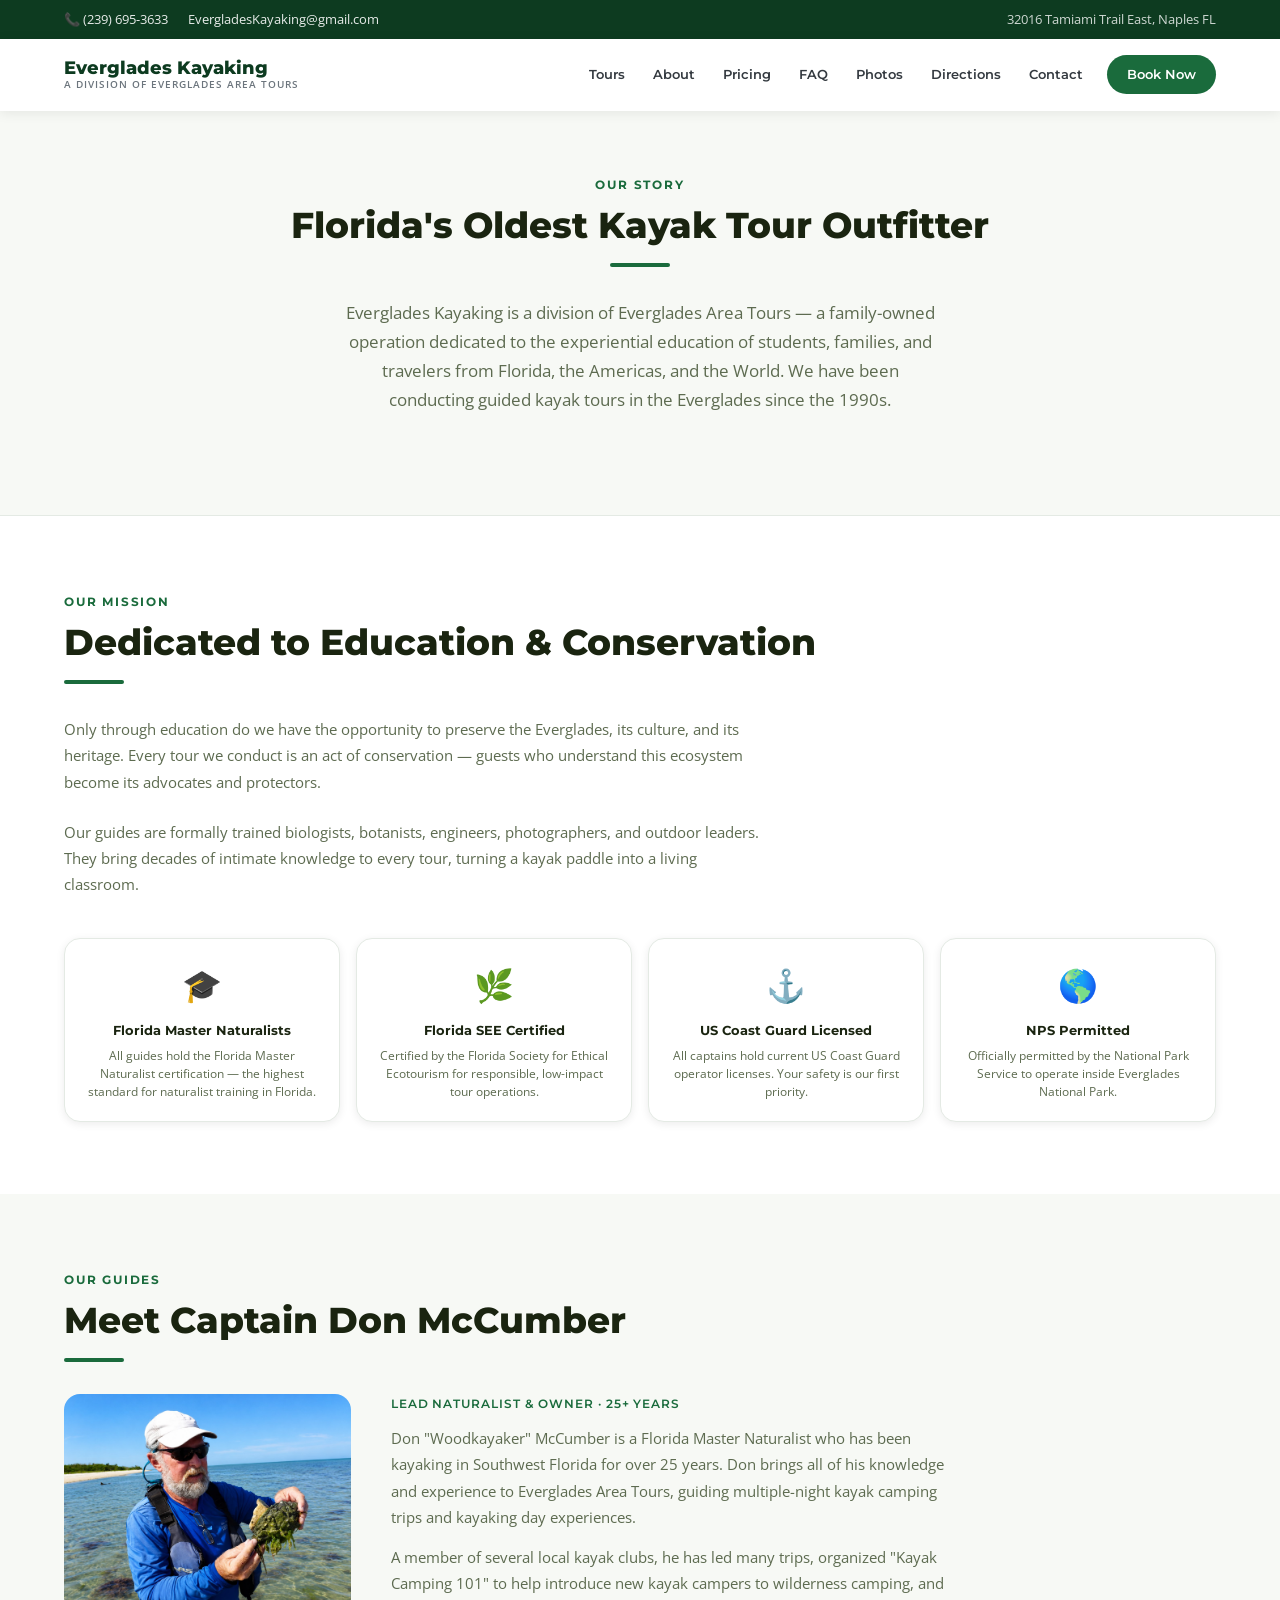
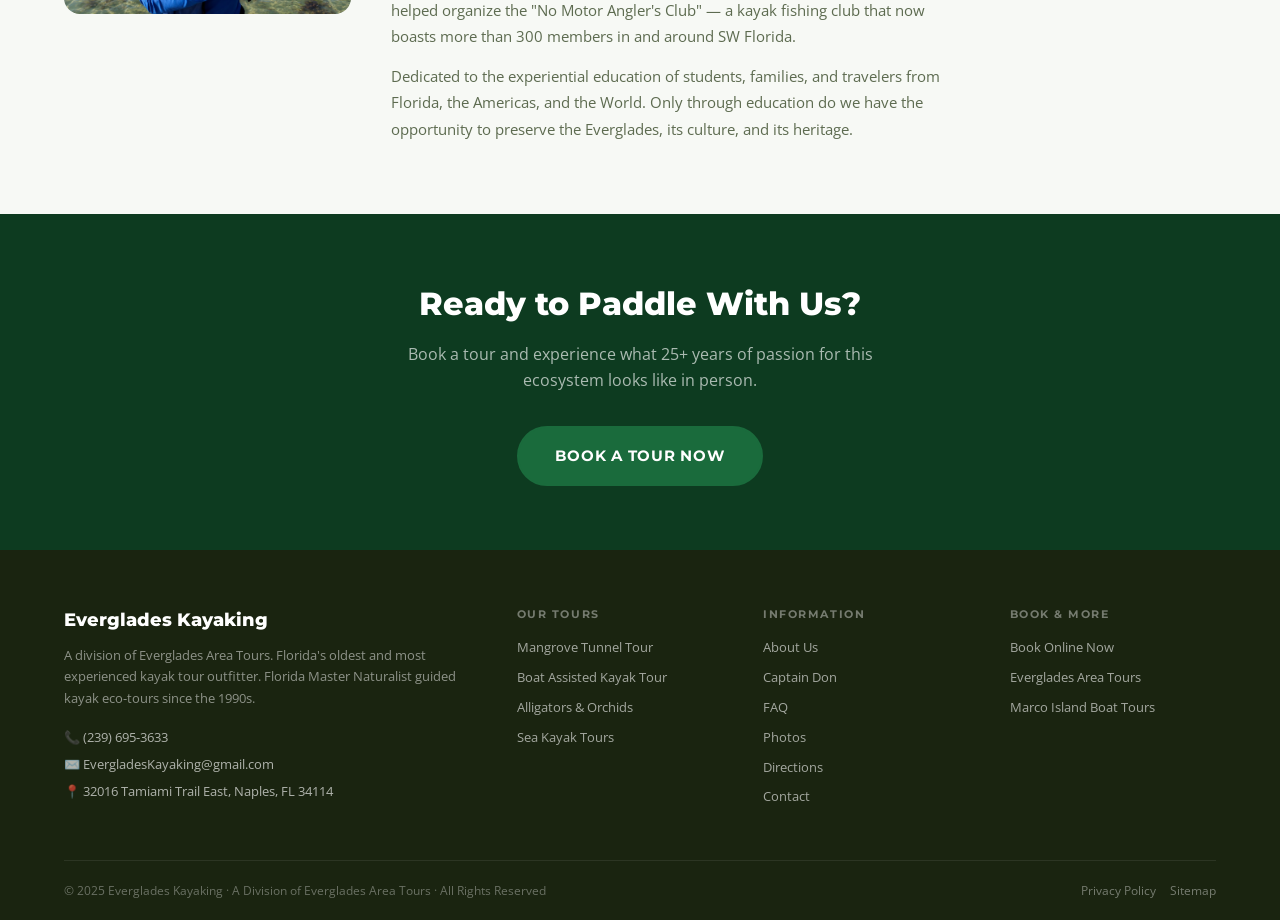
==== commit c0b61d54: "Add width/height to all imgs (fixes CLS, boosts Best Practices)" ====
--- a/about-us.htm
+++ b/about-us.htm
@@ -1,3 +1,3 @@
 <!DOCTYPE html><html lang="en"><head><meta charset="UTF-8"><meta name="viewport" content="width=device-width, initial-scale=1.0"><meta name="description" content="About Everglades Kayaking — Florida&#39;s oldest and most experienced kayak tour outfitter. Florida Master Naturalist guides with 25+ years in the Everglades."><title>About Us | Everglades Kayaking</title><link rel="preconnect" href="https://fonts.googleapis.com">
 <link href="https://fonts.googleapis.com/css2?family=Montserrat:wght@400;600;700;800&family=Open+Sans:wght@300;400;500;600&display=swap" rel="stylesheet">
-<link rel="stylesheet" href="css/main.css"><script type="application/ld+json">{"@context":"https://schema.org","@type":"AboutPage","name":"About Everglades Kayaking","url":"https://www.evergladeskayaking.com/about-us.htm"}</script></head><body><div class="topbar"><div class="container"><div class="topbar-left"><a href="tel:2396953633">&#128222; (239) 695-3633</a><a href="mailto:EvergladesKayaking@gmail.com">EvergladesKayaking@gmail.com</a></div><div class="topbar-right"><span>32016 Tamiami Trail East, Naples FL</span></div></div></div><nav class="site-nav"><div class="container"><a href="index.html" class="nav-logo-text">Everglades Kayaking<small>A Division of Everglades Area Tours</small></a><button class="nav-toggle" aria-label="Menu">&#9776;</button><div class="nav-menu"><a href="index.html#tours">Tours</a><a href="about-us.htm">About</a><a href="index.html#pricing">Pricing</a><a href="faq.htm">FAQ</a><a href="photos.html">Photos</a><a href="directions.htm">Directions</a><a href="contact.html">Contact</a><a href="https://fareharbor.com/embeds/book/everglades-boattours/?full-items=yes&flow=336425" class="nav-cta">Book Now</a></div></div></nav><div class="about-hero"><div class="container text-center"><div class="section-eyebrow">Our Story</div><h1 class="section-title" style="color:var(--dark);">Florida&#39;s Oldest Kayak Tour Outfitter</h1><div class="section-rule"></div><p class="section-subtitle">Everglades Kayaking is a division of Everglades Area Tours &mdash; a family-owned operation dedicated to the experiential education of students, families, and travelers from Florida, the Americas, and the World. We have been conducting guided kayak tours in the Everglades since the 1990s.</p></div></div><section class="section-pad"><div class="container"><div class="section-eyebrow">Our Mission</div><h2 class="section-title">Dedicated to Education &amp; Conservation</h2><div class="section-rule left"></div><p style="font-size:15px;color:var(--text-light);line-height:1.75;max-width:700px;margin-bottom:24px;">Only through education do we have the opportunity to preserve the Everglades, its culture, and its heritage. Every tour we conduct is an act of conservation &mdash; guests who understand this ecosystem become its advocates and protectors.</p><p style="font-size:15px;color:var(--text-light);line-height:1.75;max-width:700px;margin-bottom:40px;">Our guides are formally trained biologists, botanists, engineers, photographers, and outdoor leaders. They bring decades of intimate knowledge to every tour, turning a kayak paddle into a living classroom.</p><div class="cert-grid"><div class="cert-card"><div class="cert-icon">&#127891;</div><h3>Florida Master Naturalists</h3><p>All guides hold the Florida Master Naturalist certification &mdash; the highest standard for naturalist training in Florida.</p></div><div class="cert-card"><div class="cert-icon">&#127807;</div><h3>Florida SEE Certified</h3><p>Certified by the Florida Society for Ethical Ecotourism for responsible, low-impact tour operations.</p></div><div class="cert-card"><div class="cert-icon">&#9875;&#65039;</div><h3>US Coast Guard Licensed</h3><p>All captains hold current US Coast Guard operator licenses. Your safety is our first priority.</p></div><div class="cert-card"><div class="cert-icon">&#127758;</div><h3>NPS Permitted</h3><p>Officially permitted by the National Park Service to operate inside Everglades National Park.</p></div></div></div></section><section class="section-pad bg-light"><div class="container"><div class="section-eyebrow">Our Guides</div><h2 class="section-title">Meet Captain Don McCumber</h2><div class="section-rule left"></div><div style="display:grid;grid-template-columns:1fr 2fr;gap:40px;align-items:start;max-width:900px;"><div><div class="guide-img" style="border-radius:var(--radius-lg);"><img src="images/don-mccumber.jpg" alt="Captain Don McCumber Everglades Kayaking" loading="lazy"></div></div><div><div class="guide-title" style="margin-bottom:12px;">Lead Naturalist &amp; Owner &middot; 25+ Years</div><p style="font-size:15px;color:var(--text-light);line-height:1.75;margin-bottom:14px;">Don "Woodkayaker" McCumber is a Florida Master Naturalist who has been kayaking in Southwest Florida for over 25 years. Don brings all of his knowledge and experience to Everglades Area Tours, guiding multiple-night kayak camping trips and kayaking day experiences.</p><p style="font-size:15px;color:var(--text-light);line-height:1.75;margin-bottom:14px;">A member of several local kayak clubs, he has led many trips, organized "Kayak Camping 101" to help introduce new kayak campers to wilderness camping, and helped organize the "No Motor Angler&#39;s Club" &mdash; a kayak fishing club that now boasts more than 300 members in and around SW Florida.</p><p style="font-size:15px;color:var(--text-light);line-height:1.75;">Dedicated to the experiential education of students, families, and travelers from Florida, the Americas, and the World. Only through education do we have the opportunity to preserve the Everglades, its culture, and its heritage.</p></div></div></div></section><div class="cta-banner"><div class="container"><h2>Ready to Paddle With Us?</h2><p>Book a tour and experience what 25+ years of passion for this ecosystem looks like in person.</p><a href="https://fareharbor.com/embeds/book/everglades-boattours/?full-items=yes&flow=336425" class="btn btn-primary btn-lg">Book a Tour Now</a></div></div><footer class="site-footer"><div class="container"><div class="footer-grid"><div><div class="footer-brand-name">Everglades Kayaking</div><div class="footer-tagline">A division of Everglades Area Tours. Florida&#39;s oldest and most experienced kayak tour outfitter. Florida Master Naturalist guided kayak eco-tours since the 1990s.</div><a href="tel:2396953633" class="footer-contact-item">&#128222; (239) 695-3633</a><a href="mailto:EvergladesKayaking@gmail.com" class="footer-contact-item">&#9993;&#65039; EvergladesKayaking@gmail.com</a><a href="directions.htm" class="footer-contact-item">&#128205; 32016 Tamiami Trail East, Naples, FL 34114</a></div><div class="footer-col"><h4>Our Tours</h4><a href="mangrove-tunnel-kayak-tours.htm">Mangrove Tunnel Tour</a><a href="boat-assisted-kayak-tours.htm">Boat Assisted Kayak Tour</a><a href="everglades-alligators-orchids.htm">Alligators &amp; Orchids</a><a href="sea-kayak.htm">Sea Kayak Tours</a></div><div class="footer-col"><h4>Information</h4><a href="about-us.htm">About Us</a><a href="mccumber.htm">Captain Don</a><a href="faq.htm">FAQ</a><a href="photos.html">Photos</a><a href="directions.htm">Directions</a><a href="contact.html">Contact</a></div><div class="footer-col"><h4>Book &amp; More</h4><a href="https://fareharbor.com/embeds/book/everglades-boattours/?full-items=yes&flow=336425">Book Online Now</a><a href="https://www.evergladesareatours.com">Everglades Area Tours</a><a href="https://www.marcoisland-boattours.com">Marco Island Boat Tours</a></div></div><div class="footer-bottom"><div>&copy; 2025 Everglades Kayaking &middot; A Division of Everglades Area Tours &middot; All Rights Reserved</div><div><a href="privacy.html">Privacy Policy</a><a href="sitemap.xml">Sitemap</a></div></div></div></footer><script src="js/main.js"></script></body></html>+<link rel="stylesheet" href="css/main.css"><script type="application/ld+json">{"@context":"https://schema.org","@type":"AboutPage","name":"About Everglades Kayaking","url":"https://www.evergladeskayaking.com/about-us.htm"}</script></head><body><div class="topbar"><div class="container"><div class="topbar-left"><a href="tel:2396953633">&#128222; (239) 695-3633</a><a href="mailto:EvergladesKayaking@gmail.com">EvergladesKayaking@gmail.com</a></div><div class="topbar-right"><span>32016 Tamiami Trail East, Naples FL</span></div></div></div><nav class="site-nav"><div class="container"><a href="index.html" class="nav-logo-text">Everglades Kayaking<small>A Division of Everglades Area Tours</small></a><button class="nav-toggle" aria-label="Menu">&#9776;</button><div class="nav-menu"><a href="index.html#tours">Tours</a><a href="about-us.htm">About</a><a href="index.html#pricing">Pricing</a><a href="faq.htm">FAQ</a><a href="photos.html">Photos</a><a href="directions.htm">Directions</a><a href="contact.html">Contact</a><a href="https://fareharbor.com/embeds/book/everglades-boattours/?full-items=yes&flow=336425" class="nav-cta">Book Now</a></div></div></nav><div class="about-hero"><div class="container text-center"><div class="section-eyebrow">Our Story</div><h1 class="section-title" style="color:var(--dark);">Florida&#39;s Oldest Kayak Tour Outfitter</h1><div class="section-rule"></div><p class="section-subtitle">Everglades Kayaking is a division of Everglades Area Tours &mdash; a family-owned operation dedicated to the experiential education of students, families, and travelers from Florida, the Americas, and the World. We have been conducting guided kayak tours in the Everglades since the 1990s.</p></div></div><section class="section-pad"><div class="container"><div class="section-eyebrow">Our Mission</div><h2 class="section-title">Dedicated to Education &amp; Conservation</h2><div class="section-rule left"></div><p style="font-size:15px;color:var(--text-light);line-height:1.75;max-width:700px;margin-bottom:24px;">Only through education do we have the opportunity to preserve the Everglades, its culture, and its heritage. Every tour we conduct is an act of conservation &mdash; guests who understand this ecosystem become its advocates and protectors.</p><p style="font-size:15px;color:var(--text-light);line-height:1.75;max-width:700px;margin-bottom:40px;">Our guides are formally trained biologists, botanists, engineers, photographers, and outdoor leaders. They bring decades of intimate knowledge to every tour, turning a kayak paddle into a living classroom.</p><div class="cert-grid"><div class="cert-card"><div class="cert-icon">&#127891;</div><h3>Florida Master Naturalists</h3><p>All guides hold the Florida Master Naturalist certification &mdash; the highest standard for naturalist training in Florida.</p></div><div class="cert-card"><div class="cert-icon">&#127807;</div><h3>Florida SEE Certified</h3><p>Certified by the Florida Society for Ethical Ecotourism for responsible, low-impact tour operations.</p></div><div class="cert-card"><div class="cert-icon">&#9875;&#65039;</div><h3>US Coast Guard Licensed</h3><p>All captains hold current US Coast Guard operator licenses. Your safety is our first priority.</p></div><div class="cert-card"><div class="cert-icon">&#127758;</div><h3>NPS Permitted</h3><p>Officially permitted by the National Park Service to operate inside Everglades National Park.</p></div></div></div></section><section class="section-pad bg-light"><div class="container"><div class="section-eyebrow">Our Guides</div><h2 class="section-title">Meet Captain Don McCumber</h2><div class="section-rule left"></div><div style="display:grid;grid-template-columns:1fr 2fr;gap:40px;align-items:start;max-width:900px;"><div><div class="guide-img" style="border-radius:var(--radius-lg);"><img src="images/don-mccumber.jpg" width="1448" height="1086" alt="Captain Don McCumber Everglades Kayaking" loading="lazy"></div></div><div><div class="guide-title" style="margin-bottom:12px;">Lead Naturalist &amp; Owner &middot; 25+ Years</div><p style="font-size:15px;color:var(--text-light);line-height:1.75;margin-bottom:14px;">Don "Woodkayaker" McCumber is a Florida Master Naturalist who has been kayaking in Southwest Florida for over 25 years. Don brings all of his knowledge and experience to Everglades Area Tours, guiding multiple-night kayak camping trips and kayaking day experiences.</p><p style="font-size:15px;color:var(--text-light);line-height:1.75;margin-bottom:14px;">A member of several local kayak clubs, he has led many trips, organized "Kayak Camping 101" to help introduce new kayak campers to wilderness camping, and helped organize the "No Motor Angler&#39;s Club" &mdash; a kayak fishing club that now boasts more than 300 members in and around SW Florida.</p><p style="font-size:15px;color:var(--text-light);line-height:1.75;">Dedicated to the experiential education of students, families, and travelers from Florida, the Americas, and the World. Only through education do we have the opportunity to preserve the Everglades, its culture, and its heritage.</p></div></div></div></section><div class="cta-banner"><div class="container"><h2>Ready to Paddle With Us?</h2><p>Book a tour and experience what 25+ years of passion for this ecosystem looks like in person.</p><a href="https://fareharbor.com/embeds/book/everglades-boattours/?full-items=yes&flow=336425" class="btn btn-primary btn-lg">Book a Tour Now</a></div></div><footer class="site-footer"><div class="container"><div class="footer-grid"><div><div class="footer-brand-name">Everglades Kayaking</div><div class="footer-tagline">A division of Everglades Area Tours. Florida&#39;s oldest and most experienced kayak tour outfitter. Florida Master Naturalist guided kayak eco-tours since the 1990s.</div><a href="tel:2396953633" class="footer-contact-item">&#128222; (239) 695-3633</a><a href="mailto:EvergladesKayaking@gmail.com" class="footer-contact-item">&#9993;&#65039; EvergladesKayaking@gmail.com</a><a href="directions.htm" class="footer-contact-item">&#128205; 32016 Tamiami Trail East, Naples, FL 34114</a></div><div class="footer-col"><h4>Our Tours</h4><a href="mangrove-tunnel-kayak-tours.htm">Mangrove Tunnel Tour</a><a href="boat-assisted-kayak-tours.htm">Boat Assisted Kayak Tour</a><a href="everglades-alligators-orchids.htm">Alligators &amp; Orchids</a><a href="sea-kayak.htm">Sea Kayak Tours</a></div><div class="footer-col"><h4>Information</h4><a href="about-us.htm">About Us</a><a href="mccumber.htm">Captain Don</a><a href="faq.htm">FAQ</a><a href="photos.html">Photos</a><a href="directions.htm">Directions</a><a href="contact.html">Contact</a></div><div class="footer-col"><h4>Book &amp; More</h4><a href="https://fareharbor.com/embeds/book/everglades-boattours/?full-items=yes&flow=336425">Book Online Now</a><a href="https://www.evergladesareatours.com">Everglades Area Tours</a><a href="https://www.marcoisland-boattours.com">Marco Island Boat Tours</a></div></div><div class="footer-bottom"><div>&copy; 2025 Everglades Kayaking &middot; A Division of Everglades Area Tours &middot; All Rights Reserved</div><div><a href="privacy.html">Privacy Policy</a><a href="sitemap.xml">Sitemap</a></div></div></div></footer><script src="js/main.js"></script></body></html>
--- a/css/main.css
+++ b/css/main.css
@@ -120,20 +120,31 @@
 .widget-btn.outline:hover { background: var(--primary); color: var(--white); }
 .widget-note { font-size: 11px; color: var(--text-light); text-align: center; margin-top: 8px; }
 
-.reviews-strip { background: var(--white); border-bottom: 1px solid var(--light-gray); padding: 24px 0; }
+.reviews-strip { background: var(--white); border-bottom: 1px solid var(--light-gray); padding: 48px 0; }
 .reviews-strip .container { display: flex; align-items: stretch; gap: 24px; flex-wrap: wrap; }
-.review-excellent-badge { display: flex; flex-direction: column; align-items: center; justify-content: center; padding: 12px 20px; border: 1px solid var(--light-gray); border-radius: var(--radius); flex-shrink: 0; }
-.badge-label { font-family: var(--font-head); font-size: 11px; font-weight: 700; letter-spacing: 0.12em; color: var(--primary); text-transform: uppercase; }
-.badge-stars { color: #F1C40F; font-size: 18px; letter-spacing: 2px; margin: 4px 0; }
-.badge-score { font-family: var(--font-head); font-size: 22px; font-weight: 800; color: var(--dark); }
-.badge-count { font-size: 11px; color: var(--text-light); }
-.badge-source { font-size: 10px; color: var(--mid-gray); margin-top: 2px; }
+.review-excellent-badge { display: flex; flex-direction: column; align-items: center; justify-content: center; padding: 24px 32px; border: 1px solid var(--light-gray); border-radius: var(--radius); flex-shrink: 0; }
+.badge-label { font-family: var(--font-head); font-size: 13px; font-weight: 700; letter-spacing: 0.14em; color: var(--primary); text-transform: uppercase; }
+.badge-stars { color: #F1C40F; font-size: 28px; letter-spacing: 3px; margin: 8px 0; }
+.badge-score { font-family: var(--font-head); font-size: 36px; font-weight: 800; color: var(--dark); line-height: 1; }
+.badge-count { font-size: 14px; color: var(--text-light); margin-top: 4px; }
+.badge-source { font-size: 12px; color: var(--mid-gray); margin-top: 4px; font-weight: 600; }
 .review-cards-scroll { display: flex; gap: 16px; overflow-x: auto; flex: 1; padding-bottom: 4px; scrollbar-width: none; }
 .review-cards-scroll::-webkit-scrollbar { display: none; }
-.review-card-item { background: var(--offwhite); border: 1px solid var(--light-gray); border-radius: var(--radius); padding: 14px 16px; min-width: 220px; flex-shrink: 0; }
-.rc-name { font-size: 12px; font-weight: 700; color: var(--dark); margin-bottom: 4px; }
-.rc-stars { color: #F1C40F; font-size: 12px; margin-bottom: 6px; }
-.rc-text { font-size: 12px; color: var(--text-light); line-height: 1.5; font-style: italic; }
+.review-card-item { background: var(--offwhite); border: 1px solid var(--light-gray); border-radius: var(--radius); padding: 22px 26px; min-width: 320px; flex-shrink: 0; }
+.rc-name { font-size: 15px; font-weight: 700; color: var(--dark); margin-bottom: 6px; }
+.rc-stars { color: #F1C40F; font-size: 17px; letter-spacing: 1px; margin-bottom: 10px; }
+.rc-text { font-size: 15px; color: var(--text); line-height: 1.65; font-style: italic; }
+
+
+@media (max-width: 720px) {
+  .reviews-strip { padding: 32px 0; }
+  .reviews-strip .container { flex-direction: column; }
+  .review-cards-scroll { flex-direction: column; overflow-x: visible; }
+  .review-card-item { min-width: 100%; padding: 18px 20px; }
+  .review-excellent-badge { padding: 20px; }
+  .badge-score { font-size: 32px; }
+  .badge-stars { font-size: 24px; }
+}
 
 .toc-box { background: var(--offwhite); border: 1px solid var(--light-gray); border-left: 4px solid var(--primary); border-radius: 0 var(--radius) var(--radius) 0; padding: 20px 24px; margin-bottom: 36px; }
 .toc-box h3 { font-family: var(--font-head); font-size: 12px; font-weight: 700; letter-spacing: 0.12em; text-transform: uppercase; color: var(--primary); margin-bottom: 12px; }
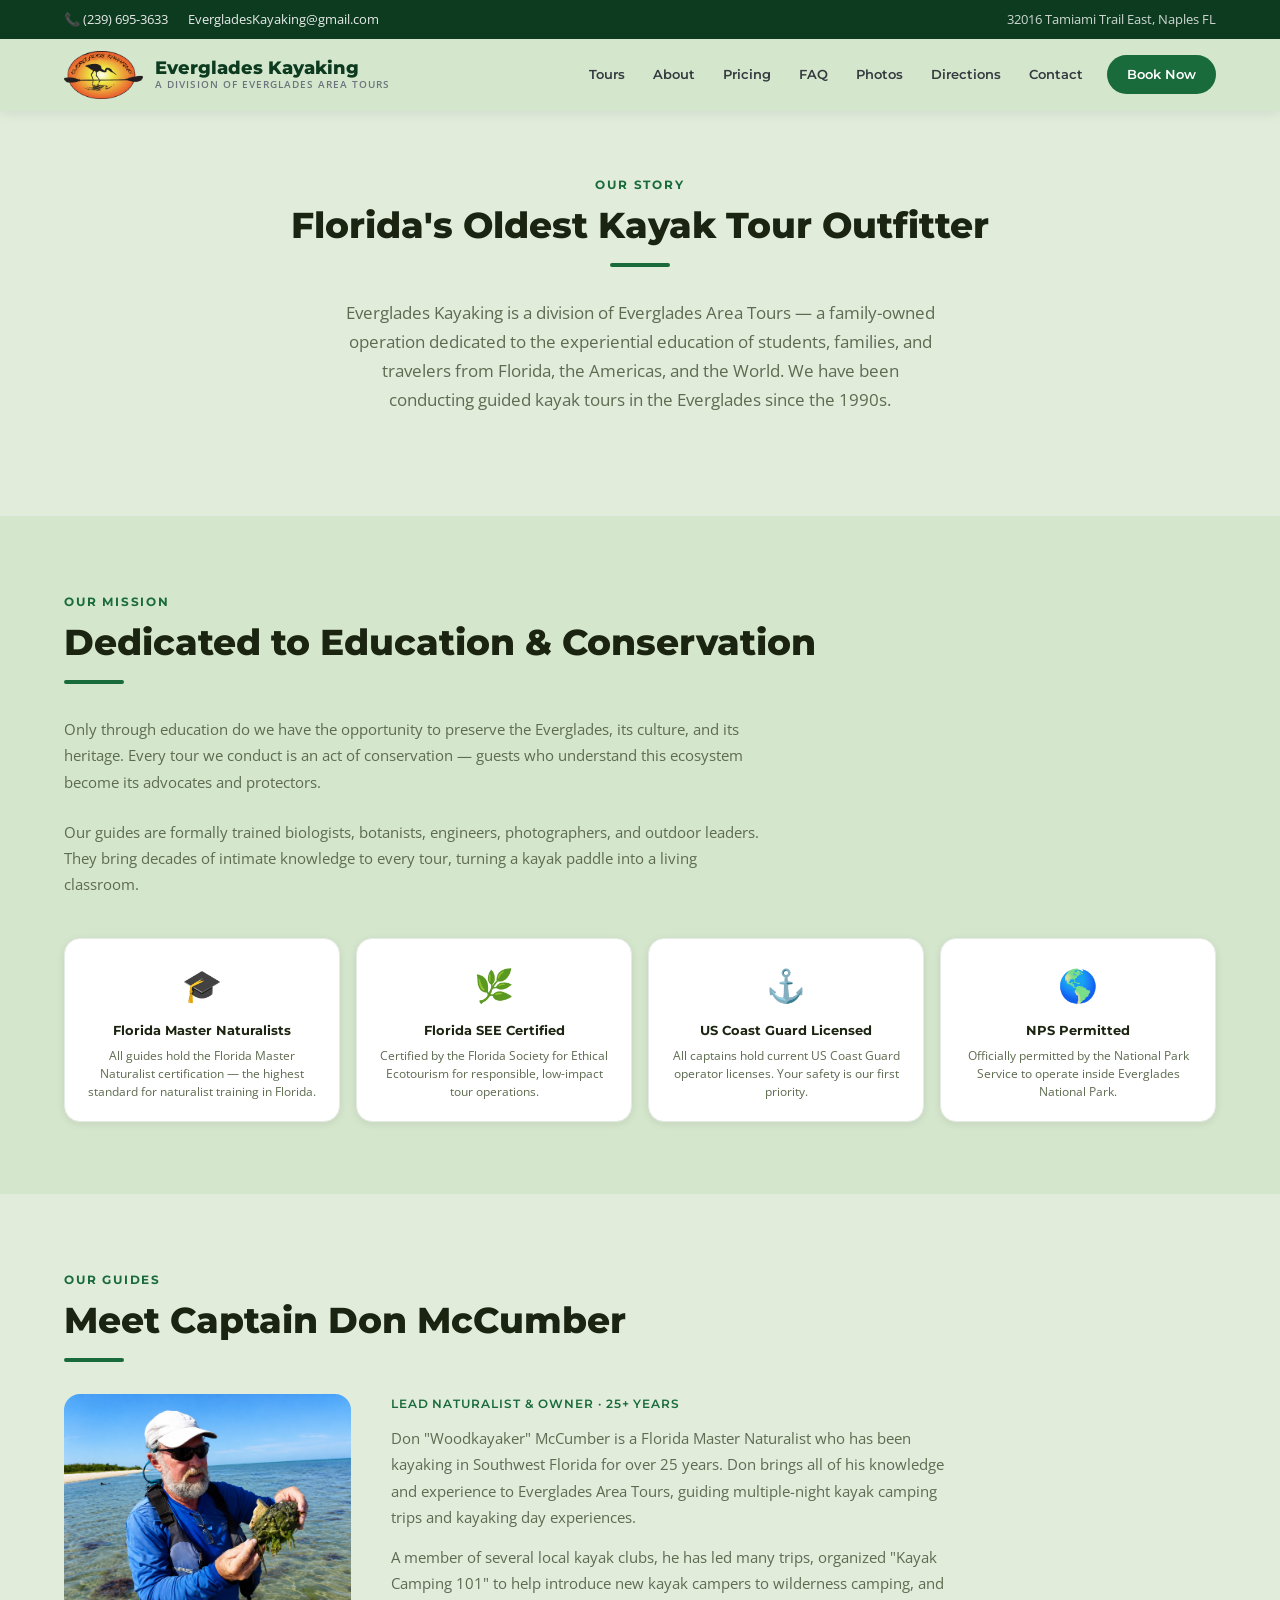
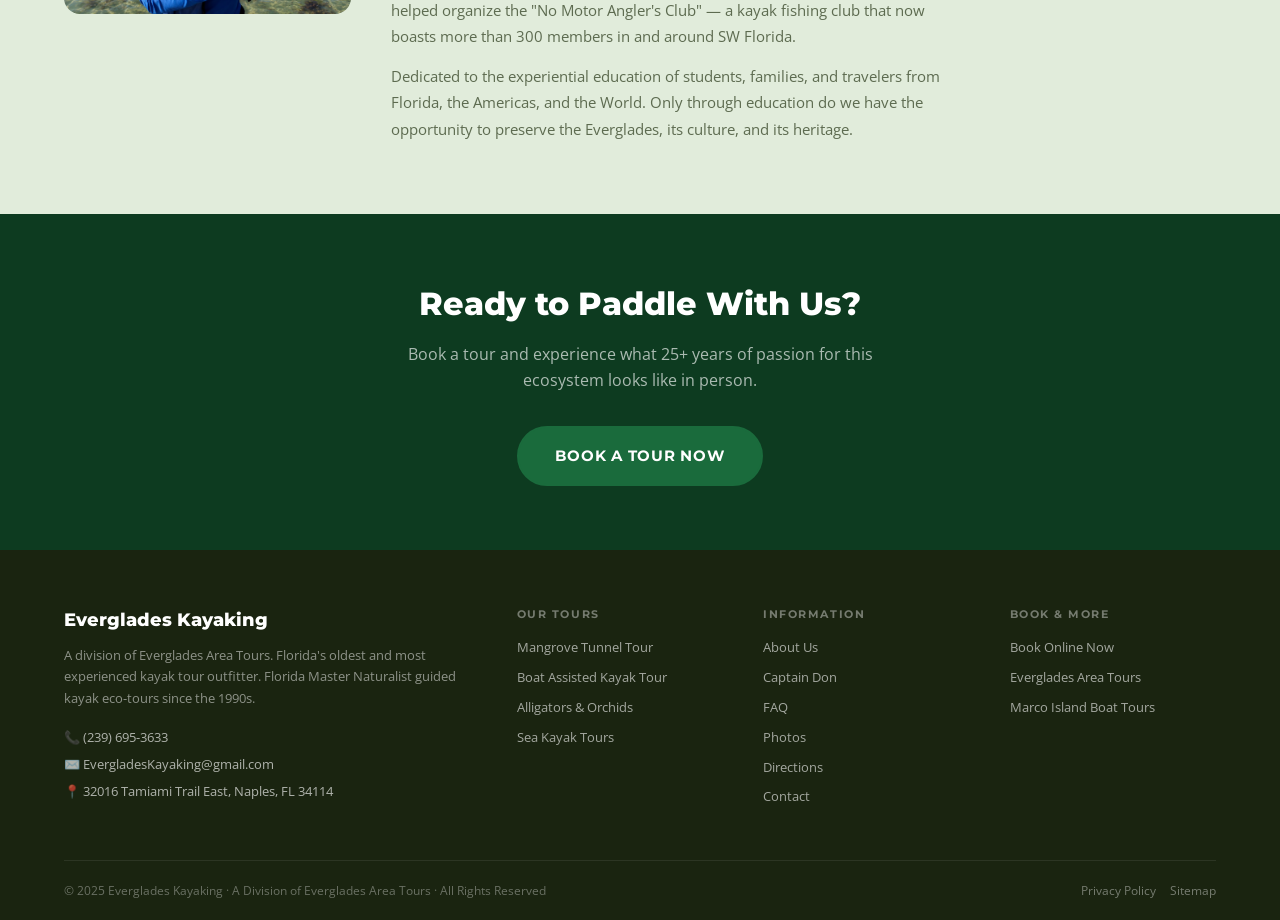
==== commit a2105857: "EK: actual prices on tour cards, install EK logo in nav, trim Mangrove&Wildlife to 4 photos" ====
--- a/about-us.htm
+++ b/about-us.htm
@@ -1,3 +1,5 @@
-<!DOCTYPE html><html lang="en"><head><meta charset="UTF-8"><meta name="viewport" content="width=device-width, initial-scale=1.0"><meta name="description" content="About Everglades Kayaking — Florida&#39;s oldest and most experienced kayak tour outfitter. Florida Master Naturalist guides with 25+ years in the Everglades."><title>About Us | Everglades Kayaking</title><link rel="preconnect" href="https://fonts.googleapis.com">
+<!DOCTYPE html><html lang="en"><head><meta charset="UTF-8"><meta name="viewport" content="width=device-width, initial-scale=1.0">
+<link rel="canonical" href="https://www.evergladeskayaking.com/about-us">
+<meta name="description" content="About Everglades Kayaking — Florida&#39;s oldest and most experienced kayak tour outfitter. Florida Master Naturalist guides with 25+ years in the Everglades."><title>About Us | Everglades Kayaking</title><link rel="preconnect" href="https://fonts.googleapis.com">
 <link href="https://fonts.googleapis.com/css2?family=Montserrat:wght@400;600;700;800&family=Open+Sans:wght@300;400;500;600&display=swap" rel="stylesheet">
-<link rel="stylesheet" href="css/main.css"><script type="application/ld+json">{"@context":"https://schema.org","@type":"AboutPage","name":"About Everglades Kayaking","url":"https://www.evergladeskayaking.com/about-us.htm"}</script></head><body><div class="topbar"><div class="container"><div class="topbar-left"><a href="tel:2396953633">&#128222; (239) 695-3633</a><a href="mailto:EvergladesKayaking@gmail.com">EvergladesKayaking@gmail.com</a></div><div class="topbar-right"><span>32016 Tamiami Trail East, Naples FL</span></div></div></div><nav class="site-nav"><div class="container"><a href="index.html" class="nav-logo-text">Everglades Kayaking<small>A Division of Everglades Area Tours</small></a><button class="nav-toggle" aria-label="Menu">&#9776;</button><div class="nav-menu"><a href="index.html#tours">Tours</a><a href="about-us.htm">About</a><a href="index.html#pricing">Pricing</a><a href="faq.htm">FAQ</a><a href="photos.html">Photos</a><a href="directions.htm">Directions</a><a href="contact.html">Contact</a><a href="https://fareharbor.com/embeds/book/everglades-boattours/?full-items=yes&flow=336425" class="nav-cta">Book Now</a></div></div></nav><div class="about-hero"><div class="container text-center"><div class="section-eyebrow">Our Story</div><h1 class="section-title" style="color:var(--dark);">Florida&#39;s Oldest Kayak Tour Outfitter</h1><div class="section-rule"></div><p class="section-subtitle">Everglades Kayaking is a division of Everglades Area Tours &mdash; a family-owned operation dedicated to the experiential education of students, families, and travelers from Florida, the Americas, and the World. We have been conducting guided kayak tours in the Everglades since the 1990s.</p></div></div><section class="section-pad"><div class="container"><div class="section-eyebrow">Our Mission</div><h2 class="section-title">Dedicated to Education &amp; Conservation</h2><div class="section-rule left"></div><p style="font-size:15px;color:var(--text-light);line-height:1.75;max-width:700px;margin-bottom:24px;">Only through education do we have the opportunity to preserve the Everglades, its culture, and its heritage. Every tour we conduct is an act of conservation &mdash; guests who understand this ecosystem become its advocates and protectors.</p><p style="font-size:15px;color:var(--text-light);line-height:1.75;max-width:700px;margin-bottom:40px;">Our guides are formally trained biologists, botanists, engineers, photographers, and outdoor leaders. They bring decades of intimate knowledge to every tour, turning a kayak paddle into a living classroom.</p><div class="cert-grid"><div class="cert-card"><div class="cert-icon">&#127891;</div><h3>Florida Master Naturalists</h3><p>All guides hold the Florida Master Naturalist certification &mdash; the highest standard for naturalist training in Florida.</p></div><div class="cert-card"><div class="cert-icon">&#127807;</div><h3>Florida SEE Certified</h3><p>Certified by the Florida Society for Ethical Ecotourism for responsible, low-impact tour operations.</p></div><div class="cert-card"><div class="cert-icon">&#9875;&#65039;</div><h3>US Coast Guard Licensed</h3><p>All captains hold current US Coast Guard operator licenses. Your safety is our first priority.</p></div><div class="cert-card"><div class="cert-icon">&#127758;</div><h3>NPS Permitted</h3><p>Officially permitted by the National Park Service to operate inside Everglades National Park.</p></div></div></div></section><section class="section-pad bg-light"><div class="container"><div class="section-eyebrow">Our Guides</div><h2 class="section-title">Meet Captain Don McCumber</h2><div class="section-rule left"></div><div style="display:grid;grid-template-columns:1fr 2fr;gap:40px;align-items:start;max-width:900px;"><div><div class="guide-img" style="border-radius:var(--radius-lg);"><img src="images/don-mccumber.jpg" width="1448" height="1086" alt="Captain Don McCumber Everglades Kayaking" loading="lazy"></div></div><div><div class="guide-title" style="margin-bottom:12px;">Lead Naturalist &amp; Owner &middot; 25+ Years</div><p style="font-size:15px;color:var(--text-light);line-height:1.75;margin-bottom:14px;">Don "Woodkayaker" McCumber is a Florida Master Naturalist who has been kayaking in Southwest Florida for over 25 years. Don brings all of his knowledge and experience to Everglades Area Tours, guiding multiple-night kayak camping trips and kayaking day experiences.</p><p style="font-size:15px;color:var(--text-light);line-height:1.75;margin-bottom:14px;">A member of several local kayak clubs, he has led many trips, organized "Kayak Camping 101" to help introduce new kayak campers to wilderness camping, and helped organize the "No Motor Angler&#39;s Club" &mdash; a kayak fishing club that now boasts more than 300 members in and around SW Florida.</p><p style="font-size:15px;color:var(--text-light);line-height:1.75;">Dedicated to the experiential education of students, families, and travelers from Florida, the Americas, and the World. Only through education do we have the opportunity to preserve the Everglades, its culture, and its heritage.</p></div></div></div></section><div class="cta-banner"><div class="container"><h2>Ready to Paddle With Us?</h2><p>Book a tour and experience what 25+ years of passion for this ecosystem looks like in person.</p><a href="https://fareharbor.com/embeds/book/everglades-boattours/?full-items=yes&flow=336425" class="btn btn-primary btn-lg">Book a Tour Now</a></div></div><footer class="site-footer"><div class="container"><div class="footer-grid"><div><div class="footer-brand-name">Everglades Kayaking</div><div class="footer-tagline">A division of Everglades Area Tours. Florida&#39;s oldest and most experienced kayak tour outfitter. Florida Master Naturalist guided kayak eco-tours since the 1990s.</div><a href="tel:2396953633" class="footer-contact-item">&#128222; (239) 695-3633</a><a href="mailto:EvergladesKayaking@gmail.com" class="footer-contact-item">&#9993;&#65039; EvergladesKayaking@gmail.com</a><a href="directions.htm" class="footer-contact-item">&#128205; 32016 Tamiami Trail East, Naples, FL 34114</a></div><div class="footer-col"><h4>Our Tours</h4><a href="mangrove-tunnel-kayak-tours.htm">Mangrove Tunnel Tour</a><a href="boat-assisted-kayak-tours.htm">Boat Assisted Kayak Tour</a><a href="everglades-alligators-orchids.htm">Alligators &amp; Orchids</a><a href="sea-kayak.htm">Sea Kayak Tours</a></div><div class="footer-col"><h4>Information</h4><a href="about-us.htm">About Us</a><a href="mccumber.htm">Captain Don</a><a href="faq.htm">FAQ</a><a href="photos.html">Photos</a><a href="directions.htm">Directions</a><a href="contact.html">Contact</a></div><div class="footer-col"><h4>Book &amp; More</h4><a href="https://fareharbor.com/embeds/book/everglades-boattours/?full-items=yes&flow=336425">Book Online Now</a><a href="https://www.evergladesareatours.com">Everglades Area Tours</a><a href="https://www.marcoisland-boattours.com">Marco Island Boat Tours</a></div></div><div class="footer-bottom"><div>&copy; 2025 Everglades Kayaking &middot; A Division of Everglades Area Tours &middot; All Rights Reserved</div><div><a href="privacy.html">Privacy Policy</a><a href="sitemap.xml">Sitemap</a></div></div></div></footer><script src="js/main.js"></script></body></html>+<link rel="stylesheet" href="css/main.css"><script type="application/ld+json">{"@context":"https://schema.org","@type":"AboutPage","name":"About Everglades Kayaking","url":"https://www.evergladeskayaking.com/about-us"}</script></head><body><div class="topbar"><div class="container"><div class="topbar-left"><a href="tel:2396953633">&#128222; (239) 695-3633</a><a href="mailto:EvergladesKayaking@gmail.com">EvergladesKayaking@gmail.com</a></div><div class="topbar-right"><span>32016 Tamiami Trail East, Naples FL</span></div></div></div><nav class="site-nav"><div class="container"><a href="index.html" class="nav-logo-wrap"><img src="images/ek-logo.png" alt="Everglades Kayaking" class="nav-logo-img"><span class="nav-logo-text">Everglades Kayaking<small>A Division of Everglades Area Tours</small></span></a><button class="nav-toggle" aria-label="Menu">&#9776;</button><div class="nav-menu"><a href="index.html#tours">Tours</a><a href="about-us.htm">About</a><a href="index.html#pricing">Pricing</a><a href="faq.htm">FAQ</a><a href="photos.html">Photos</a><a href="directions.htm">Directions</a><a href="contact.html">Contact</a><a href="https://fareharbor.com/embeds/book/everglades-boattours/?full-items=yes&flow=336425" class="nav-cta">Book Now</a></div></div></nav><div class="about-hero"><div class="container text-center"><div class="section-eyebrow">Our Story</div><h1 class="section-title" style="color:var(--dark);">Florida&#39;s Oldest Kayak Tour Outfitter</h1><div class="section-rule"></div><p class="section-subtitle">Everglades Kayaking is a division of Everglades Area Tours &mdash; a family-owned operation dedicated to the experiential education of students, families, and travelers from Florida, the Americas, and the World. We have been conducting guided kayak tours in the Everglades since the 1990s.</p></div></div><section class="section-pad"><div class="container"><div class="section-eyebrow">Our Mission</div><h2 class="section-title">Dedicated to Education &amp; Conservation</h2><div class="section-rule left"></div><p style="font-size:15px;color:var(--text-light);line-height:1.75;max-width:700px;margin-bottom:24px;">Only through education do we have the opportunity to preserve the Everglades, its culture, and its heritage. Every tour we conduct is an act of conservation &mdash; guests who understand this ecosystem become its advocates and protectors.</p><p style="font-size:15px;color:var(--text-light);line-height:1.75;max-width:700px;margin-bottom:40px;">Our guides are formally trained biologists, botanists, engineers, photographers, and outdoor leaders. They bring decades of intimate knowledge to every tour, turning a kayak paddle into a living classroom.</p><div class="cert-grid"><div class="cert-card"><div class="cert-icon">&#127891;</div><h3>Florida Master Naturalists</h3><p>All guides hold the Florida Master Naturalist certification &mdash; the highest standard for naturalist training in Florida.</p></div><div class="cert-card"><div class="cert-icon">&#127807;</div><h3>Florida SEE Certified</h3><p>Certified by the Florida Society for Ethical Ecotourism for responsible, low-impact tour operations.</p></div><div class="cert-card"><div class="cert-icon">&#9875;&#65039;</div><h3>US Coast Guard Licensed</h3><p>All captains hold current US Coast Guard operator licenses. Your safety is our first priority.</p></div><div class="cert-card"><div class="cert-icon">&#127758;</div><h3>NPS Permitted</h3><p>Officially permitted by the National Park Service to operate inside Everglades National Park.</p></div></div></div></section><section class="section-pad bg-light"><div class="container"><div class="section-eyebrow">Our Guides</div><h2 class="section-title">Meet Captain Don McCumber</h2><div class="section-rule left"></div><div style="display:grid;grid-template-columns:1fr 2fr;gap:40px;align-items:start;max-width:900px;"><div><div class="guide-img" style="border-radius:var(--radius-lg);"><img src="images/don-mccumber.jpg" width="1448" height="1086" alt="Captain Don McCumber Everglades Kayaking" loading="lazy"></div></div><div><div class="guide-title" style="margin-bottom:12px;">Lead Naturalist &amp; Owner &middot; 25+ Years</div><p style="font-size:15px;color:var(--text-light);line-height:1.75;margin-bottom:14px;">Don "Woodkayaker" McCumber is a Florida Master Naturalist who has been kayaking in Southwest Florida for over 25 years. Don brings all of his knowledge and experience to Everglades Area Tours, guiding multiple-night kayak camping trips and kayaking day experiences.</p><p style="font-size:15px;color:var(--text-light);line-height:1.75;margin-bottom:14px;">A member of several local kayak clubs, he has led many trips, organized "Kayak Camping 101" to help introduce new kayak campers to wilderness camping, and helped organize the "No Motor Angler&#39;s Club" &mdash; a kayak fishing club that now boasts more than 300 members in and around SW Florida.</p><p style="font-size:15px;color:var(--text-light);line-height:1.75;">Dedicated to the experiential education of students, families, and travelers from Florida, the Americas, and the World. Only through education do we have the opportunity to preserve the Everglades, its culture, and its heritage.</p></div></div></div></section><div class="cta-banner"><div class="container"><h2>Ready to Paddle With Us?</h2><p>Book a tour and experience what 25+ years of passion for this ecosystem looks like in person.</p><a href="https://fareharbor.com/embeds/book/everglades-boattours/?full-items=yes&flow=336425" class="btn btn-primary btn-lg">Book a Tour Now</a></div></div><footer class="site-footer"><div class="container"><div class="footer-grid"><div><div class="footer-brand-name">Everglades Kayaking</div><div class="footer-tagline">A division of Everglades Area Tours. Florida&#39;s oldest and most experienced kayak tour outfitter. Florida Master Naturalist guided kayak eco-tours since the 1990s.</div><a href="tel:2396953633" class="footer-contact-item">&#128222; (239) 695-3633</a><a href="mailto:EvergladesKayaking@gmail.com" class="footer-contact-item">&#9993;&#65039; EvergladesKayaking@gmail.com</a><a href="directions.htm" class="footer-contact-item">&#128205; 32016 Tamiami Trail East, Naples, FL 34114</a></div><div class="footer-col"><h4>Our Tours</h4><a href="mangrove-tunnel-kayak-tours.htm">Mangrove Tunnel Tour</a><a href="boat-assisted-kayak-tours.htm">Boat Assisted Kayak Tour</a><a href="everglades-alligators-orchids.htm">Alligators &amp; Orchids</a><a href="sea-kayak.htm">Sea Kayak Tours</a></div><div class="footer-col"><h4>Information</h4><a href="about-us.htm">About Us</a><a href="mccumber.htm">Captain Don</a><a href="faq.htm">FAQ</a><a href="photos.html">Photos</a><a href="directions.htm">Directions</a><a href="contact.html">Contact</a></div><div class="footer-col"><h4>Book &amp; More</h4><a href="https://fareharbor.com/embeds/book/everglades-boattours/?full-items=yes&flow=336425">Book Online Now</a><a href="https://www.evergladesareatours.com">Everglades Area Tours</a><a href="https://www.marcoisland-boattours.com">Marco Island Boat Tours</a></div></div><div class="footer-bottom"><div>&copy; 2025 Everglades Kayaking &middot; A Division of Everglades Area Tours &middot; All Rights Reserved</div><div><a href="privacy.html">Privacy Policy</a><a href="sitemap.xml">Sitemap</a></div></div></div></footer><script src="js/main.js"></script></body></html>
--- a/css/main.css
+++ b/css/main.css
@@ -14,7 +14,8 @@
   --accent-lt:  #C49A28;   /* warm gold */
   --teal:       #1B7A6B;   /* water teal */
   --white:      #FFFFFF;
-  --offwhite:   #F7F9F5;   /* slightly green-tinted offwhite */
+  --bg-tint:    #D4E6CC;   /* light muted green background (replaces white on sections/cards) */
+  --offwhite:   #E1ECDB;   /* slightly green-tinted offwhite */
   --light-gray: #E4EAE4;
   --mid-gray:   #6C757D;
   --dark-gray:  #343A40;
@@ -34,7 +35,7 @@
 }
 
 html { scroll-behavior: smooth; }
-body { font-family: var(--font-body); color: var(--text); background: var(--white); line-height: 1.6; overflow-x: hidden; }
+body { font-family: var(--font-body); color: var(--text); background: var(--bg-tint); line-height: 1.6; overflow-x: hidden; }
 img { max-width: 100%; height: auto; display: block; }
 a { text-decoration: none; color: inherit; }
 ul { list-style: none; }
@@ -73,7 +74,9 @@
 .topbar-left { display: flex; gap: 20px; align-items: center; }
 .topbar-right { display: flex; gap: 16px; align-items: center; }
 
-.site-nav { background: var(--white); box-shadow: 0 2px 12px rgba(0,0,0,0.08); position: sticky; top: 0; z-index: 1000; }
+.site-nav { background: var(--bg-tint); box-shadow: 0 2px 12px rgba(0,0,0,0.08); position: sticky; top: 0; z-index: 1000; }
+.nav-logo-wrap { display: flex; align-items: center; gap: 12px; text-decoration: none; }
+.nav-logo-img { height: 48px; width: auto; display: block; flex-shrink: 0; }
 .site-nav .container { display: flex; align-items: center; justify-content: space-between; height: 72px; }
 .nav-logo-text { font-family: var(--font-head); font-size: 18px; font-weight: 800; color: var(--primary-dk); line-height: 1.1; }
 .nav-logo-text small { display: block; font-size: 10px; font-weight: 600; letter-spacing: 0.1em; color: var(--mid-gray); text-transform: uppercase; font-family: var(--font-body); }
@@ -344,7 +347,7 @@
 
 @media (max-width: 900px) {
   .nav-menu { display: none; }
-  .nav-menu.open { display: flex; flex-direction: column; position: absolute; top: 72px; left: 0; right: 0; background: var(--white); box-shadow: var(--shadow-lg); padding: 16px; gap: 4px; }
+  .nav-menu.open { display: flex; flex-direction: column; position: absolute; top: 72px; left: 0; right: 0; background: var(--bg-tint); box-shadow: var(--shadow-lg); padding: 16px; gap: 4px; }
   .nav-toggle { display: block; }
   .tour-hero-inner { grid-template-columns: 1fr; }
   .hero-booking-widget { display: none; }
@@ -369,7 +372,4 @@
   .bring-grid { grid-template-columns: 1fr; }
   .footer-grid { grid-template-columns: 1fr; }
   .photo-grid { grid-template-columns: repeat(2,1fr); }
-  .guide-grid { grid-template-columns: 1fr; }
-  .cert-grid { grid-template-columns: 1fr 1fr; }
-  .form-row { grid-template-columns: 1fr; }
-}
+  .guide-grid { grid-template-columns:      
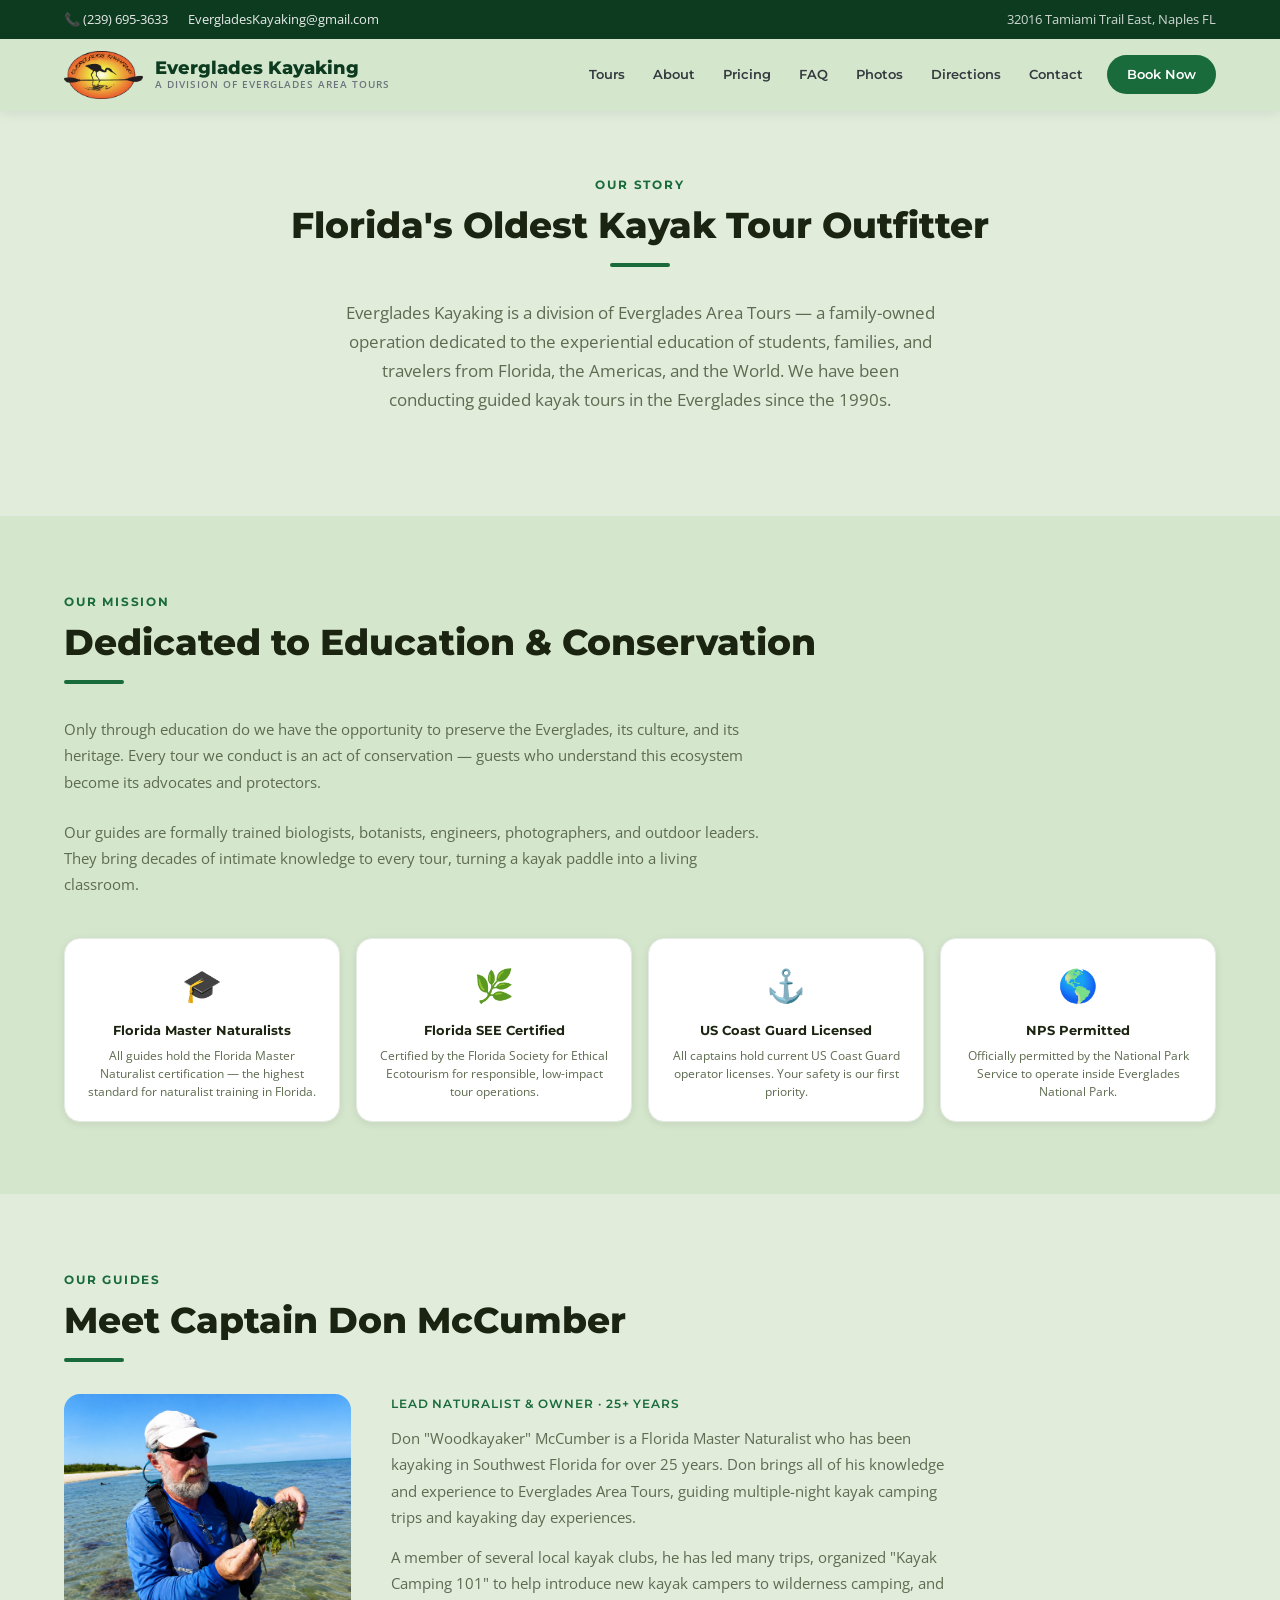
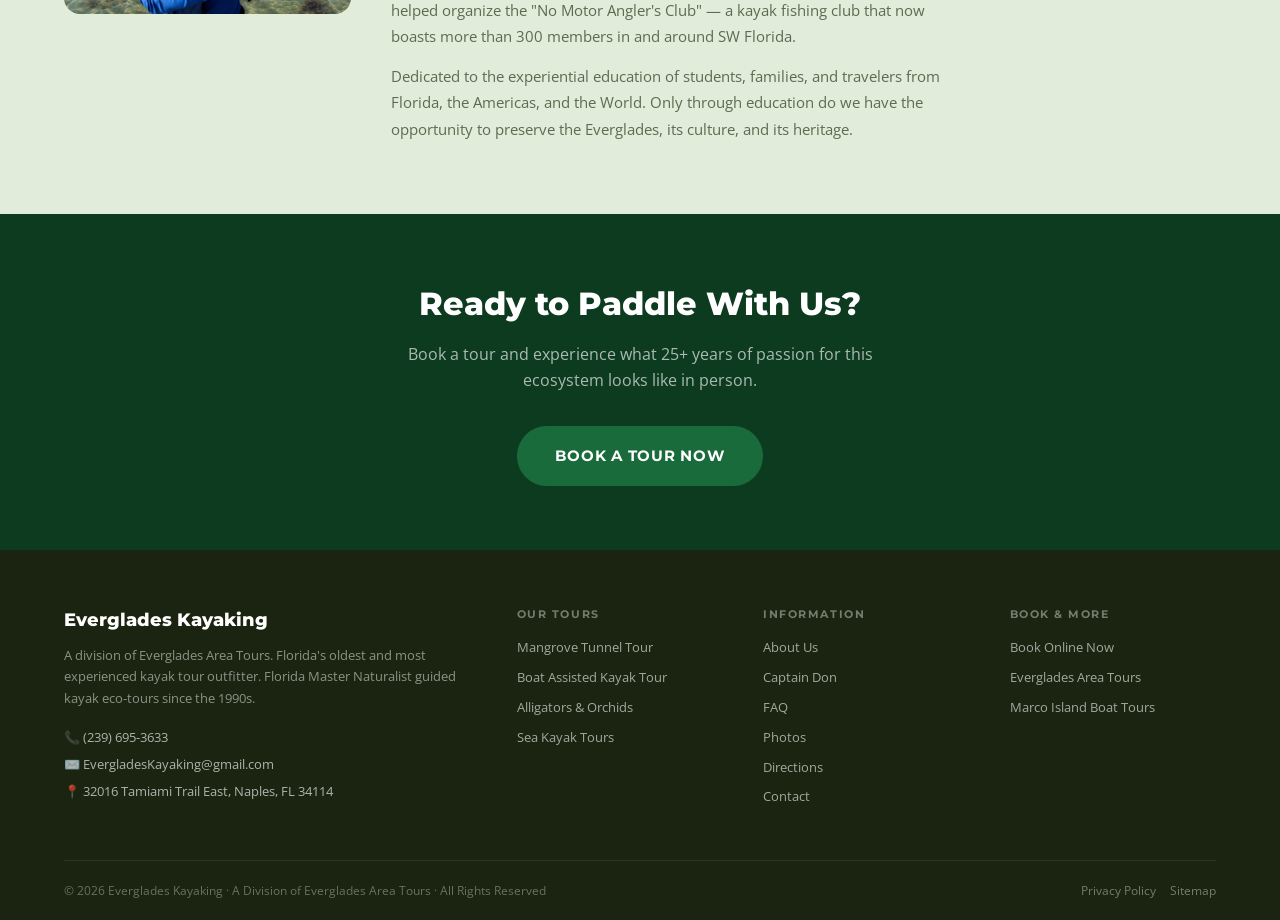
==== commit 8238d21e: "Pre-launch sweep: repair truncated index.html footer; copyright 2025 -> 2026" ====
--- a/about-us.htm
+++ b/about-us.htm
@@ -2,4 +2,4 @@
 <link rel="canonical" href="https://www.evergladeskayaking.com/about-us">
 <meta name="description" content="About Everglades Kayaking — Florida&#39;s oldest and most experienced kayak tour outfitter. Florida Master Naturalist guides with 25+ years in the Everglades."><title>About Us | Everglades Kayaking</title><link rel="preconnect" href="https://fonts.googleapis.com">
 <link href="https://fonts.googleapis.com/css2?family=Montserrat:wght@400;600;700;800&family=Open+Sans:wght@300;400;500;600&display=swap" rel="stylesheet">
-<link rel="stylesheet" href="css/main.css"><script type="application/ld+json">{"@context":"https://schema.org","@type":"AboutPage","name":"About Everglades Kayaking","url":"https://www.evergladeskayaking.com/about-us"}</script></head><body><div class="topbar"><div class="container"><div class="topbar-left"><a href="tel:2396953633">&#128222; (239) 695-3633</a><a href="mailto:EvergladesKayaking@gmail.com">EvergladesKayaking@gmail.com</a></div><div class="topbar-right"><span>32016 Tamiami Trail East, Naples FL</span></div></div></div><nav class="site-nav"><div class="container"><a href="index.html" class="nav-logo-wrap"><img src="images/ek-logo.png" alt="Everglades Kayaking" class="nav-logo-img"><span class="nav-logo-text">Everglades Kayaking<small>A Division of Everglades Area Tours</small></span></a><button class="nav-toggle" aria-label="Menu">&#9776;</button><div class="nav-menu"><a href="index.html#tours">Tours</a><a href="about-us.htm">About</a><a href="index.html#pricing">Pricing</a><a href="faq.htm">FAQ</a><a href="photos.html">Photos</a><a href="directions.htm">Directions</a><a href="contact.html">Contact</a><a href="https://fareharbor.com/embeds/book/everglades-boattours/?full-items=yes&flow=336425" class="nav-cta">Book Now</a></div></div></nav><div class="about-hero"><div class="container text-center"><div class="section-eyebrow">Our Story</div><h1 class="section-title" style="color:var(--dark);">Florida&#39;s Oldest Kayak Tour Outfitter</h1><div class="section-rule"></div><p class="section-subtitle">Everglades Kayaking is a division of Everglades Area Tours &mdash; a family-owned operation dedicated to the experiential education of students, families, and travelers from Florida, the Americas, and the World. We have been conducting guided kayak tours in the Everglades since the 1990s.</p></div></div><section class="section-pad"><div class="container"><div class="section-eyebrow">Our Mission</div><h2 class="section-title">Dedicated to Education &amp; Conservation</h2><div class="section-rule left"></div><p style="font-size:15px;color:var(--text-light);line-height:1.75;max-width:700px;margin-bottom:24px;">Only through education do we have the opportunity to preserve the Everglades, its culture, and its heritage. Every tour we conduct is an act of conservation &mdash; guests who understand this ecosystem become its advocates and protectors.</p><p style="font-size:15px;color:var(--text-light);line-height:1.75;max-width:700px;margin-bottom:40px;">Our guides are formally trained biologists, botanists, engineers, photographers, and outdoor leaders. They bring decades of intimate knowledge to every tour, turning a kayak paddle into a living classroom.</p><div class="cert-grid"><div class="cert-card"><div class="cert-icon">&#127891;</div><h3>Florida Master Naturalists</h3><p>All guides hold the Florida Master Naturalist certification &mdash; the highest standard for naturalist training in Florida.</p></div><div class="cert-card"><div class="cert-icon">&#127807;</div><h3>Florida SEE Certified</h3><p>Certified by the Florida Society for Ethical Ecotourism for responsible, low-impact tour operations.</p></div><div class="cert-card"><div class="cert-icon">&#9875;&#65039;</div><h3>US Coast Guard Licensed</h3><p>All captains hold current US Coast Guard operator licenses. Your safety is our first priority.</p></div><div class="cert-card"><div class="cert-icon">&#127758;</div><h3>NPS Permitted</h3><p>Officially permitted by the National Park Service to operate inside Everglades National Park.</p></div></div></div></section><section class="section-pad bg-light"><div class="container"><div class="section-eyebrow">Our Guides</div><h2 class="section-title">Meet Captain Don McCumber</h2><div class="section-rule left"></div><div style="display:grid;grid-template-columns:1fr 2fr;gap:40px;align-items:start;max-width:900px;"><div><div class="guide-img" style="border-radius:var(--radius-lg);"><img src="images/don-mccumber.jpg" width="1448" height="1086" alt="Captain Don McCumber Everglades Kayaking" loading="lazy"></div></div><div><div class="guide-title" style="margin-bottom:12px;">Lead Naturalist &amp; Owner &middot; 25+ Years</div><p style="font-size:15px;color:var(--text-light);line-height:1.75;margin-bottom:14px;">Don "Woodkayaker" McCumber is a Florida Master Naturalist who has been kayaking in Southwest Florida for over 25 years. Don brings all of his knowledge and experience to Everglades Area Tours, guiding multiple-night kayak camping trips and kayaking day experiences.</p><p style="font-size:15px;color:var(--text-light);line-height:1.75;margin-bottom:14px;">A member of several local kayak clubs, he has led many trips, organized "Kayak Camping 101" to help introduce new kayak campers to wilderness camping, and helped organize the "No Motor Angler&#39;s Club" &mdash; a kayak fishing club that now boasts more than 300 members in and around SW Florida.</p><p style="font-size:15px;color:var(--text-light);line-height:1.75;">Dedicated to the experiential education of students, families, and travelers from Florida, the Americas, and the World. Only through education do we have the opportunity to preserve the Everglades, its culture, and its heritage.</p></div></div></div></section><div class="cta-banner"><div class="container"><h2>Ready to Paddle With Us?</h2><p>Book a tour and experience what 25+ years of passion for this ecosystem looks like in person.</p><a href="https://fareharbor.com/embeds/book/everglades-boattours/?full-items=yes&flow=336425" class="btn btn-primary btn-lg">Book a Tour Now</a></div></div><footer class="site-footer"><div class="container"><div class="footer-grid"><div><div class="footer-brand-name">Everglades Kayaking</div><div class="footer-tagline">A division of Everglades Area Tours. Florida&#39;s oldest and most experienced kayak tour outfitter. Florida Master Naturalist guided kayak eco-tours since the 1990s.</div><a href="tel:2396953633" class="footer-contact-item">&#128222; (239) 695-3633</a><a href="mailto:EvergladesKayaking@gmail.com" class="footer-contact-item">&#9993;&#65039; EvergladesKayaking@gmail.com</a><a href="directions.htm" class="footer-contact-item">&#128205; 32016 Tamiami Trail East, Naples, FL 34114</a></div><div class="footer-col"><h4>Our Tours</h4><a href="mangrove-tunnel-kayak-tours.htm">Mangrove Tunnel Tour</a><a href="boat-assisted-kayak-tours.htm">Boat Assisted Kayak Tour</a><a href="everglades-alligators-orchids.htm">Alligators &amp; Orchids</a><a href="sea-kayak.htm">Sea Kayak Tours</a></div><div class="footer-col"><h4>Information</h4><a href="about-us.htm">About Us</a><a href="mccumber.htm">Captain Don</a><a href="faq.htm">FAQ</a><a href="photos.html">Photos</a><a href="directions.htm">Directions</a><a href="contact.html">Contact</a></div><div class="footer-col"><h4>Book &amp; More</h4><a href="https://fareharbor.com/embeds/book/everglades-boattours/?full-items=yes&flow=336425">Book Online Now</a><a href="https://www.evergladesareatours.com">Everglades Area Tours</a><a href="https://www.marcoisland-boattours.com">Marco Island Boat Tours</a></div></div><div class="footer-bottom"><div>&copy; 2025 Everglades Kayaking &middot; A Division of Everglades Area Tours &middot; All Rights Reserved</div><div><a href="privacy.html">Privacy Policy</a><a href="sitemap.xml">Sitemap</a></div></div></div></footer><script src="js/main.js"></script></body></html>+<link rel="stylesheet" href="css/main.css"><script type="application/ld+json">{"@context":"https://schema.org","@type":"AboutPage","name":"About Everglades Kayaking","url":"https://www.evergladeskayaking.com/about-us"}</script></head><body><div class="topbar"><div class="container"><div class="topbar-left"><a href="tel:2396953633">&#128222; (239) 695-3633</a><a href="mailto:EvergladesKayaking@gmail.com">EvergladesKayaking@gmail.com</a></div><div class="topbar-right"><span>32016 Tamiami Trail East, Naples FL</span></div></div></div><nav class="site-nav"><div class="container"><a href="index.html" class="nav-logo-wrap"><img src="images/ek-logo.png" alt="Everglades Kayaking" class="nav-logo-img"><span class="nav-logo-text">Everglades Kayaking<small>A Division of Everglades Area Tours</small></span></a><button class="nav-toggle" aria-label="Menu">&#9776;</button><div class="nav-menu"><a href="index.html#tours">Tours</a><a href="about-us.htm">About</a><a href="index.html#pricing">Pricing</a><a href="faq.htm">FAQ</a><a href="photos.html">Photos</a><a href="directions.htm">Directions</a><a href="contact.html">Contact</a><a href="https://fareharbor.com/embeds/book/everglades-boattours/?full-items=yes&flow=336425" class="nav-cta">Book Now</a></div></div></nav><div class="about-hero"><div class="container text-center"><div class="section-eyebrow">Our Story</div><h1 class="section-title" style="color:var(--dark);">Florida&#39;s Oldest Kayak Tour Outfitter</h1><div class="section-rule"></div><p class="section-subtitle">Everglades Kayaking is a division of Everglades Area Tours &mdash; a family-owned operation dedicated to the experiential education of students, families, and travelers from Florida, the Americas, and the World. We have been conducting guided kayak tours in the Everglades since the 1990s.</p></div></div><section class="section-pad"><div class="container"><div class="section-eyebrow">Our Mission</div><h2 class="section-title">Dedicated to Education &amp; Conservation</h2><div class="section-rule left"></div><p style="font-size:15px;color:var(--text-light);line-height:1.75;max-width:700px;margin-bottom:24px;">Only through education do we have the opportunity to preserve the Everglades, its culture, and its heritage. Every tour we conduct is an act of conservation &mdash; guests who understand this ecosystem become its advocates and protectors.</p><p style="font-size:15px;color:var(--text-light);line-height:1.75;max-width:700px;margin-bottom:40px;">Our guides are formally trained biologists, botanists, engineers, photographers, and outdoor leaders. They bring decades of intimate knowledge to every tour, turning a kayak paddle into a living classroom.</p><div class="cert-grid"><div class="cert-card"><div class="cert-icon">&#127891;</div><h3>Florida Master Naturalists</h3><p>All guides hold the Florida Master Naturalist certification &mdash; the highest standard for naturalist training in Florida.</p></div><div class="cert-card"><div class="cert-icon">&#127807;</div><h3>Florida SEE Certified</h3><p>Certified by the Florida Society for Ethical Ecotourism for responsible, low-impact tour operations.</p></div><div class="cert-card"><div class="cert-icon">&#9875;&#65039;</div><h3>US Coast Guard Licensed</h3><p>All captains hold current US Coast Guard operator licenses. Your safety is our first priority.</p></div><div class="cert-card"><div class="cert-icon">&#127758;</div><h3>NPS Permitted</h3><p>Officially permitted by the National Park Service to operate inside Everglades National Park.</p></div></div></div></section><section class="section-pad bg-light"><div class="container"><div class="section-eyebrow">Our Guides</div><h2 class="section-title">Meet Captain Don McCumber</h2><div class="section-rule left"></div><div style="display:grid;grid-template-columns:1fr 2fr;gap:40px;align-items:start;max-width:900px;"><div><div class="guide-img" style="border-radius:var(--radius-lg);"><img src="images/don-mccumber.jpg" width="1448" height="1086" alt="Captain Don McCumber Everglades Kayaking" loading="lazy"></div></div><div><div class="guide-title" style="margin-bottom:12px;">Lead Naturalist &amp; Owner &middot; 25+ Years</div><p style="font-size:15px;color:var(--text-light);line-height:1.75;margin-bottom:14px;">Don "Woodkayaker" McCumber is a Florida Master Naturalist who has been kayaking in Southwest Florida for over 25 years. Don brings all of his knowledge and experience to Everglades Area Tours, guiding multiple-night kayak camping trips and kayaking day experiences.</p><p style="font-size:15px;color:var(--text-light);line-height:1.75;margin-bottom:14px;">A member of several local kayak clubs, he has led many trips, organized "Kayak Camping 101" to help introduce new kayak campers to wilderness camping, and helped organize the "No Motor Angler&#39;s Club" &mdash; a kayak fishing club that now boasts more than 300 members in and around SW Florida.</p><p style="font-size:15px;color:var(--text-light);line-height:1.75;">Dedicated to the experiential education of students, families, and travelers from Florida, the Americas, and the World. Only through education do we have the opportunity to preserve the Everglades, its culture, and its heritage.</p></div></div></div></section><div class="cta-banner"><div class="container"><h2>Ready to Paddle With Us?</h2><p>Book a tour and experience what 25+ years of passion for this ecosystem looks like in person.</p><a href="https://fareharbor.com/embeds/book/everglades-boattours/?full-items=yes&flow=336425" class="btn btn-primary btn-lg">Book a Tour Now</a></div></div><footer class="site-footer"><div class="container"><div class="footer-grid"><div><div class="footer-brand-name">Everglades Kayaking</div><div class="footer-tagline">A division of Everglades Area Tours. Florida&#39;s oldest and most experienced kayak tour outfitter. Florida Master Naturalist guided kayak eco-tours since the 1990s.</div><a href="tel:2396953633" class="footer-contact-item">&#128222; (239) 695-3633</a><a href="mailto:EvergladesKayaking@gmail.com" class="footer-contact-item">&#9993;&#65039; EvergladesKayaking@gmail.com</a><a href="directions.htm" class="footer-contact-item">&#128205; 32016 Tamiami Trail East, Naples, FL 34114</a></div><div class="footer-col"><h4>Our Tours</h4><a href="mangrove-tunnel-kayak-tours.htm">Mangrove Tunnel Tour</a><a href="boat-assisted-kayak-tours.htm">Boat Assisted Kayak Tour</a><a href="everglades-alligators-orchids.htm">Alligators &amp; Orchids</a><a href="sea-kayak.htm">Sea Kayak Tours</a></div><div class="footer-col"><h4>Information</h4><a href="about-us.htm">About Us</a><a href="mccumber.htm">Captain Don</a><a href="faq.htm">FAQ</a><a href="photos.html">Photos</a><a href="directions.htm">Directions</a><a href="contact.html">Contact</a></div><div class="footer-col"><h4>Book &amp; More</h4><a href="https://fareharbor.com/embeds/book/everglades-boattours/?full-items=yes&flow=336425">Book Online Now</a><a href="https://www.evergladesareatours.com">Everglades Area Tours</a><a href="https://www.marcoisland-boattours.com">Marco Island Boat Tours</a></div></div><div class="footer-bottom"><div>&copy; 2026 Everglades Kayaking &middot; A Division of Everglades Area Tours &middot; All Rights Reserved</div><div><a href="privacy.html">Privacy Policy</a><a href="sitemap.xml">Sitemap</a></div></div></div></footer><script src="js/main.js"></script></body></html>
--- a/css/main.css
+++ b/css/main.css
@@ -131,9 +131,9 @@
 .badge-score { font-family: var(--font-head); font-size: 36px; font-weight: 800; color: var(--dark); line-height: 1; }
 .badge-count { font-size: 14px; color: var(--text-light); margin-top: 4px; }
 .badge-source { font-size: 12px; color: var(--mid-gray); margin-top: 4px; font-weight: 600; }
-.review-cards-scroll { display: flex; gap: 16px; overflow-x: auto; flex: 1; padding-bottom: 4px; scrollbar-width: none; }
+.review-cards-scroll { display: flex; gap: 16px; flex: 1; padding-bottom: 0; scrollbar-width: none; }
 .review-cards-scroll::-webkit-scrollbar { display: none; }
-.review-card-item { background: var(--offwhite); border: 1px solid var(--light-gray); border-radius: var(--radius); padding: 22px 26px; min-width: 320px; flex-shrink: 0; }
+.review-card-item { background: var(--offwhite); border: 1px solid var(--light-gray); border-radius: var(--radius); padding: 22px 26px; flex: 1 1 0; min-width: 0; }
 .rc-name { font-size: 15px; font-weight: 700; color: var(--dark); margin-bottom: 6px; }
 .rc-stars { color: #F1C40F; font-size: 17px; letter-spacing: 1px; margin-bottom: 10px; }
 .rc-text { font-size: 15px; color: var(--text); line-height: 1.65; font-style: italic; }
